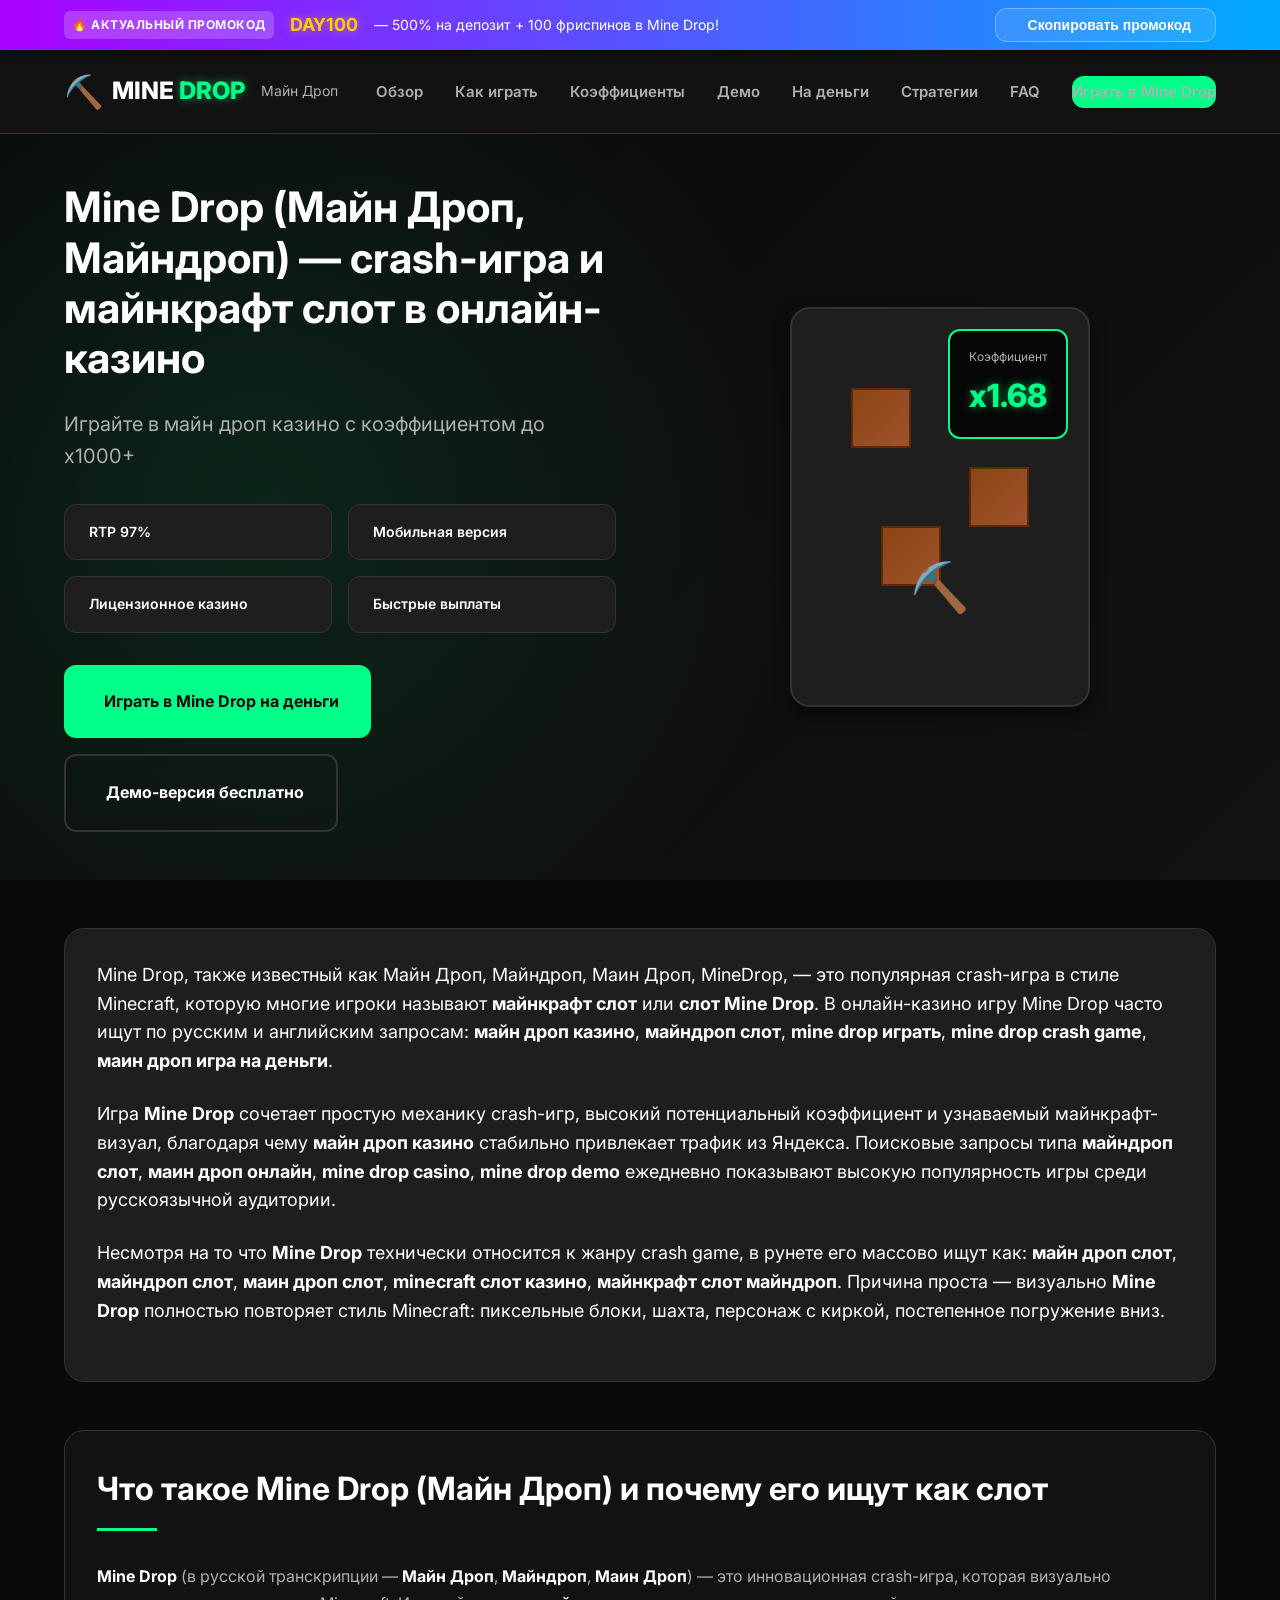
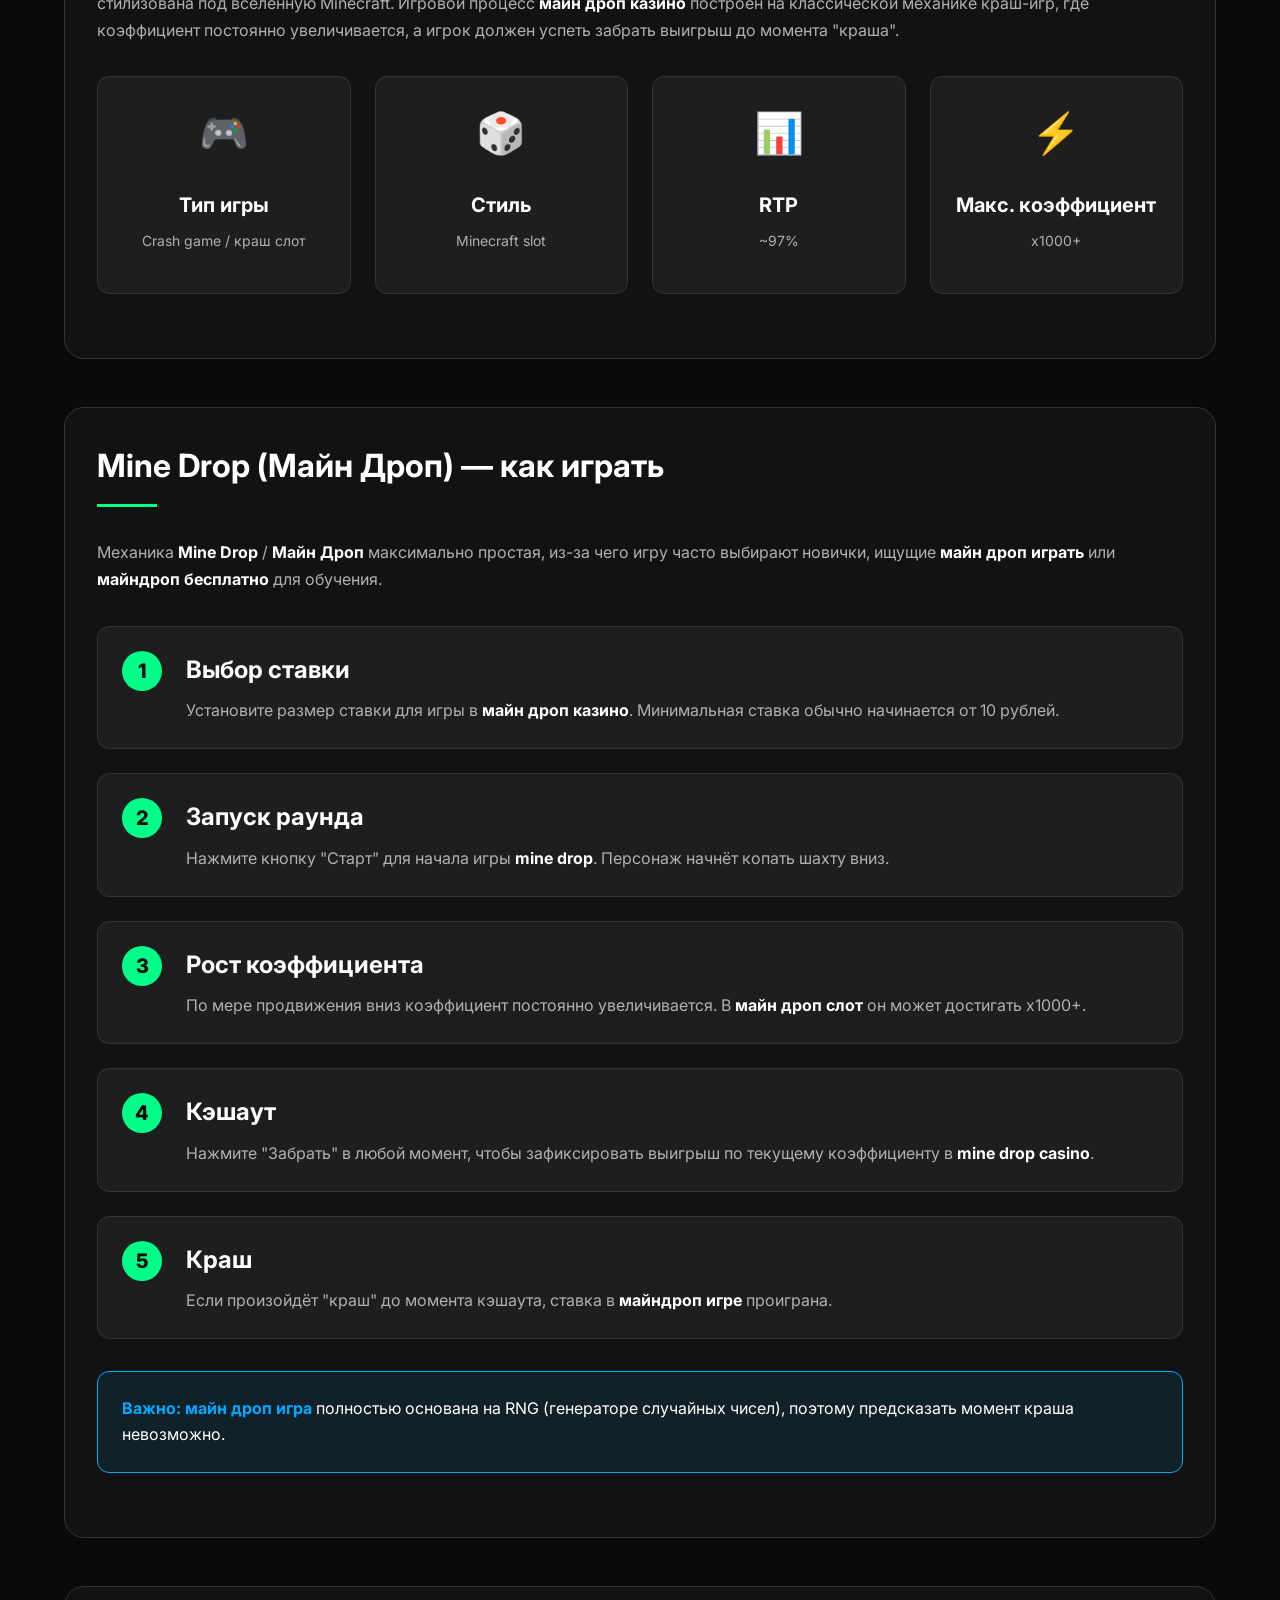
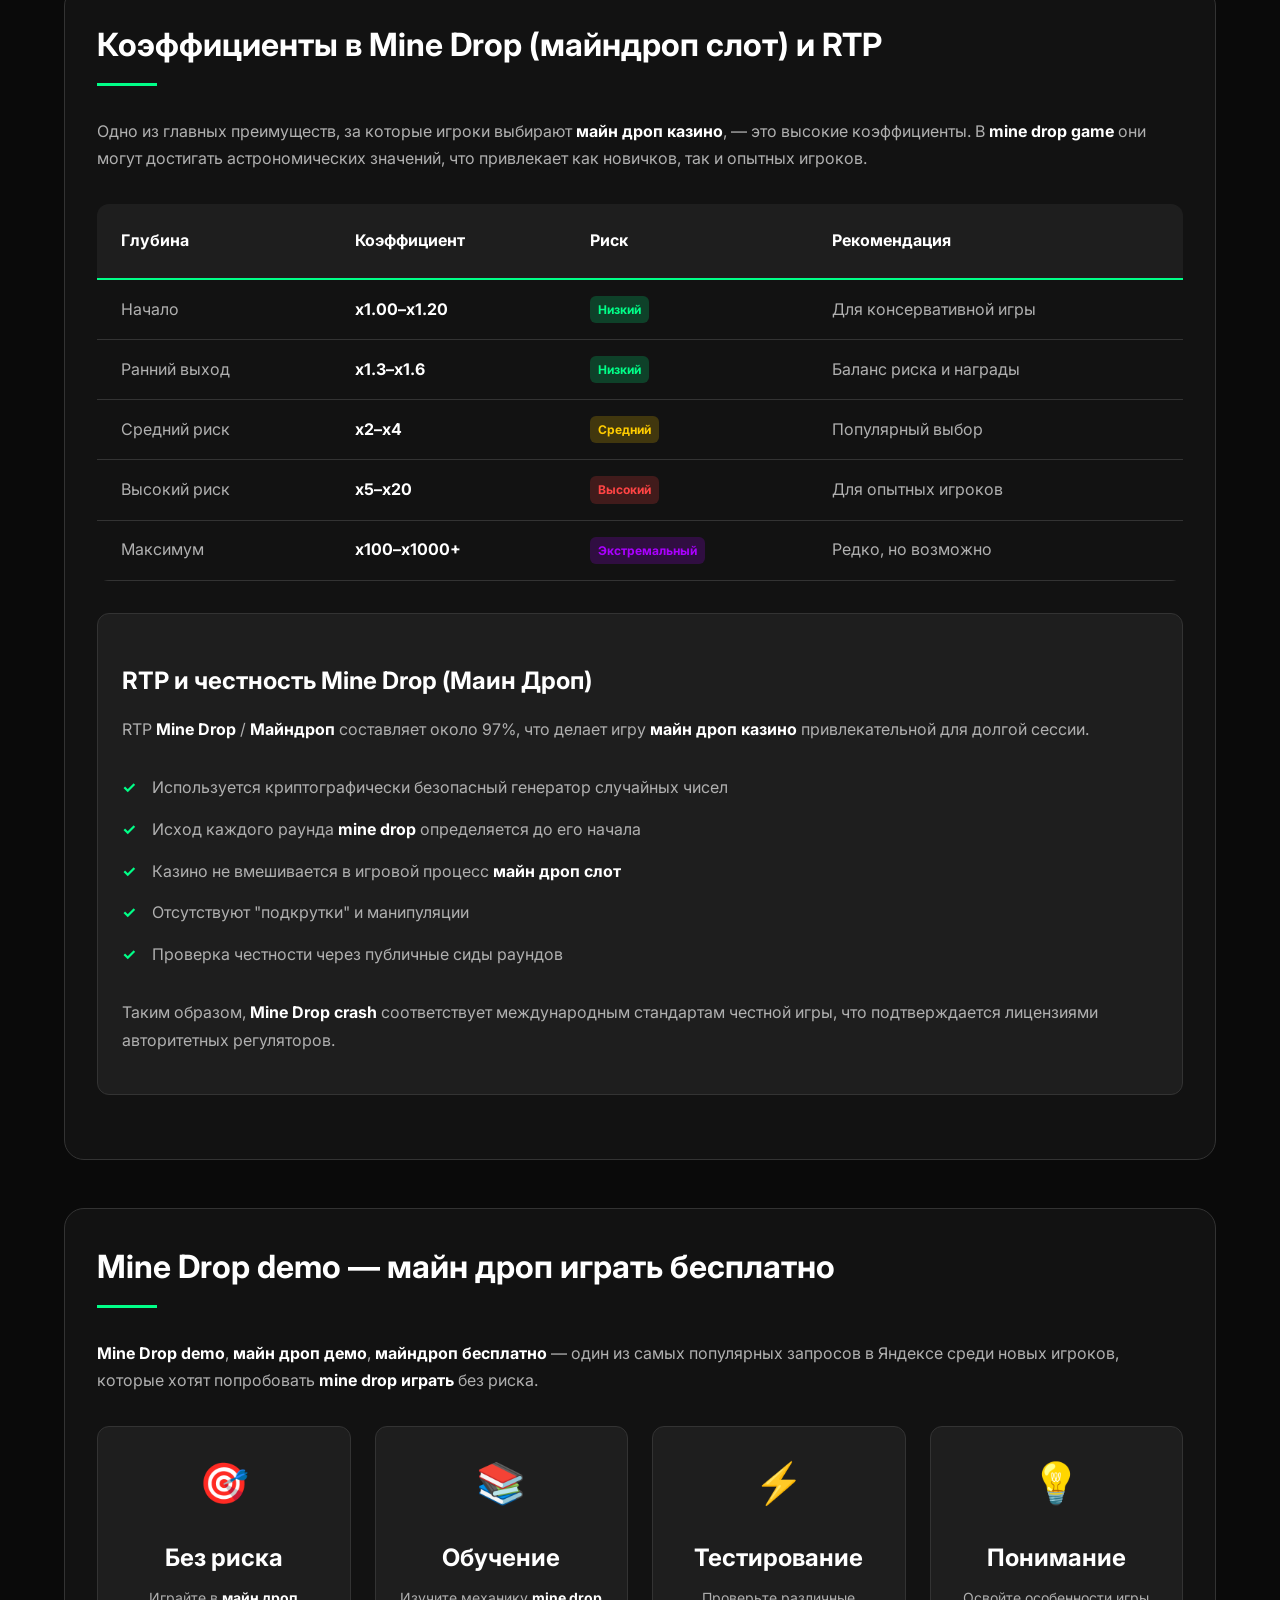
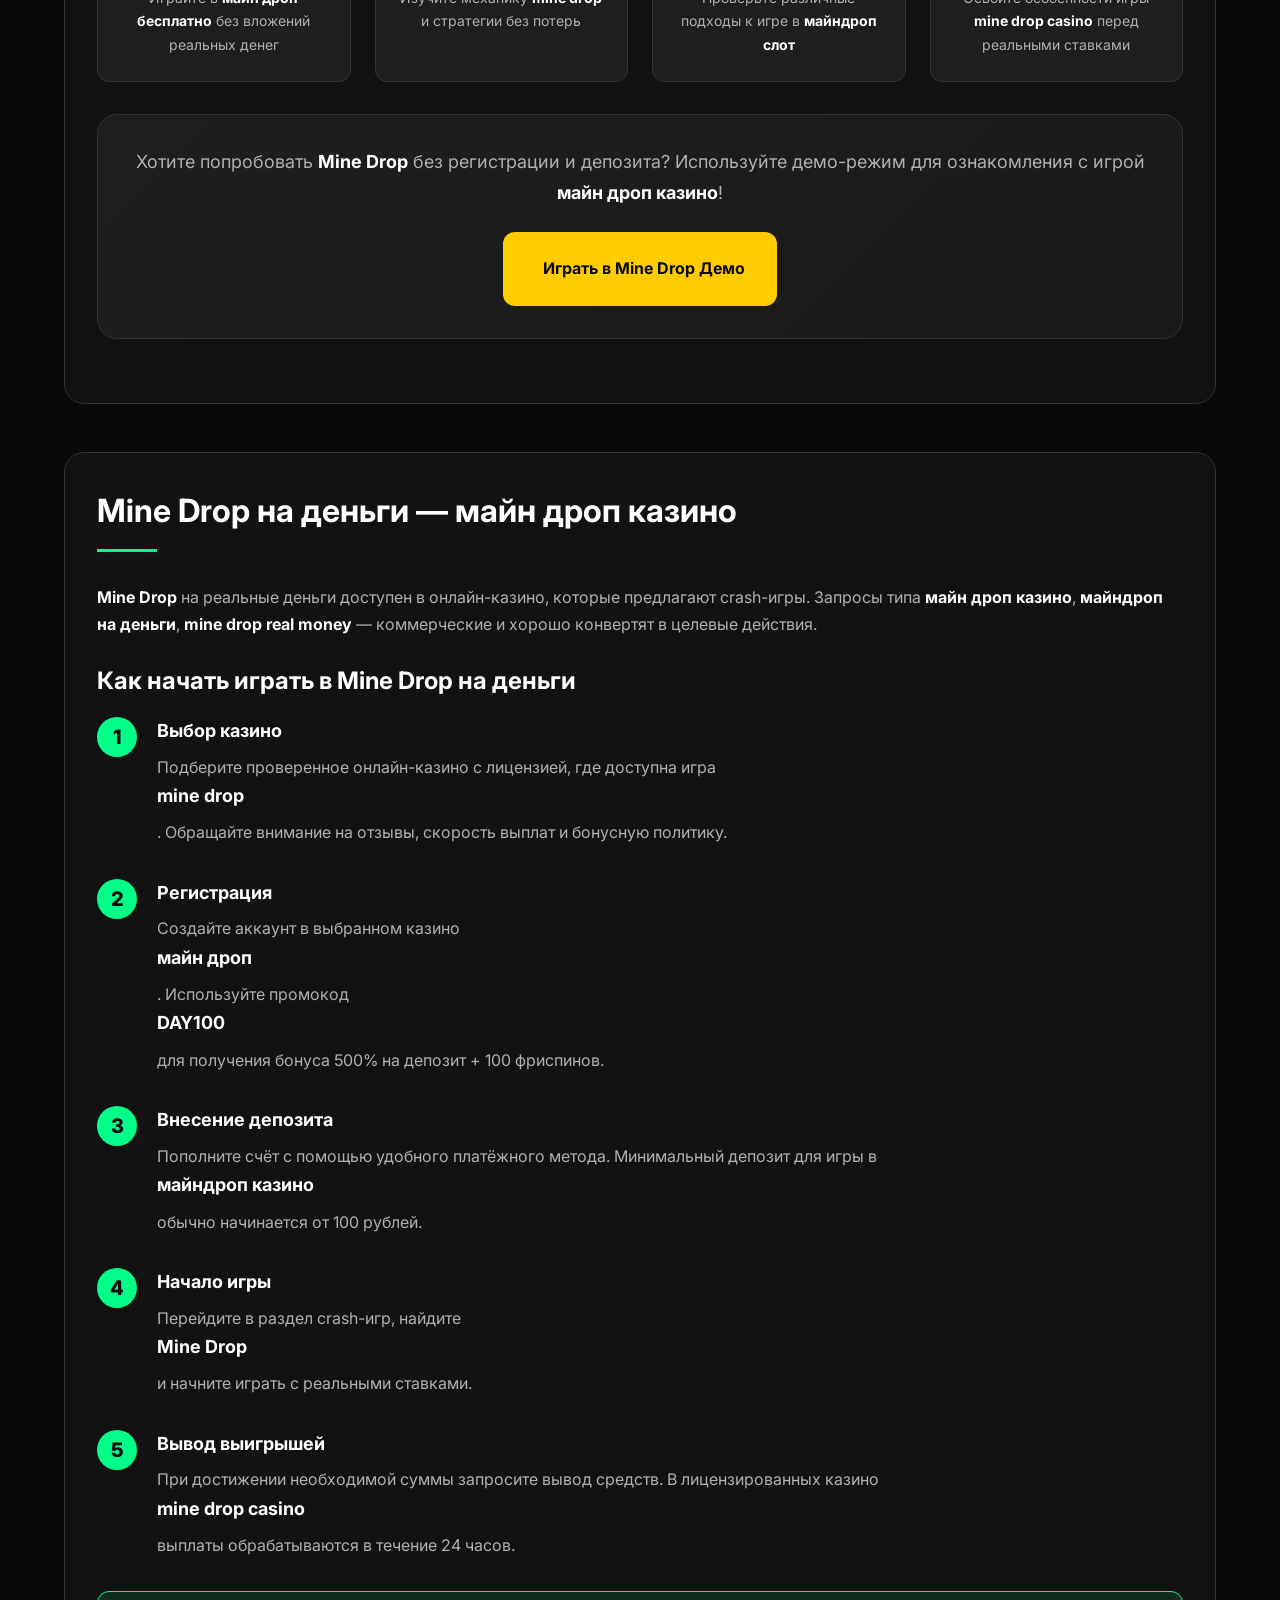
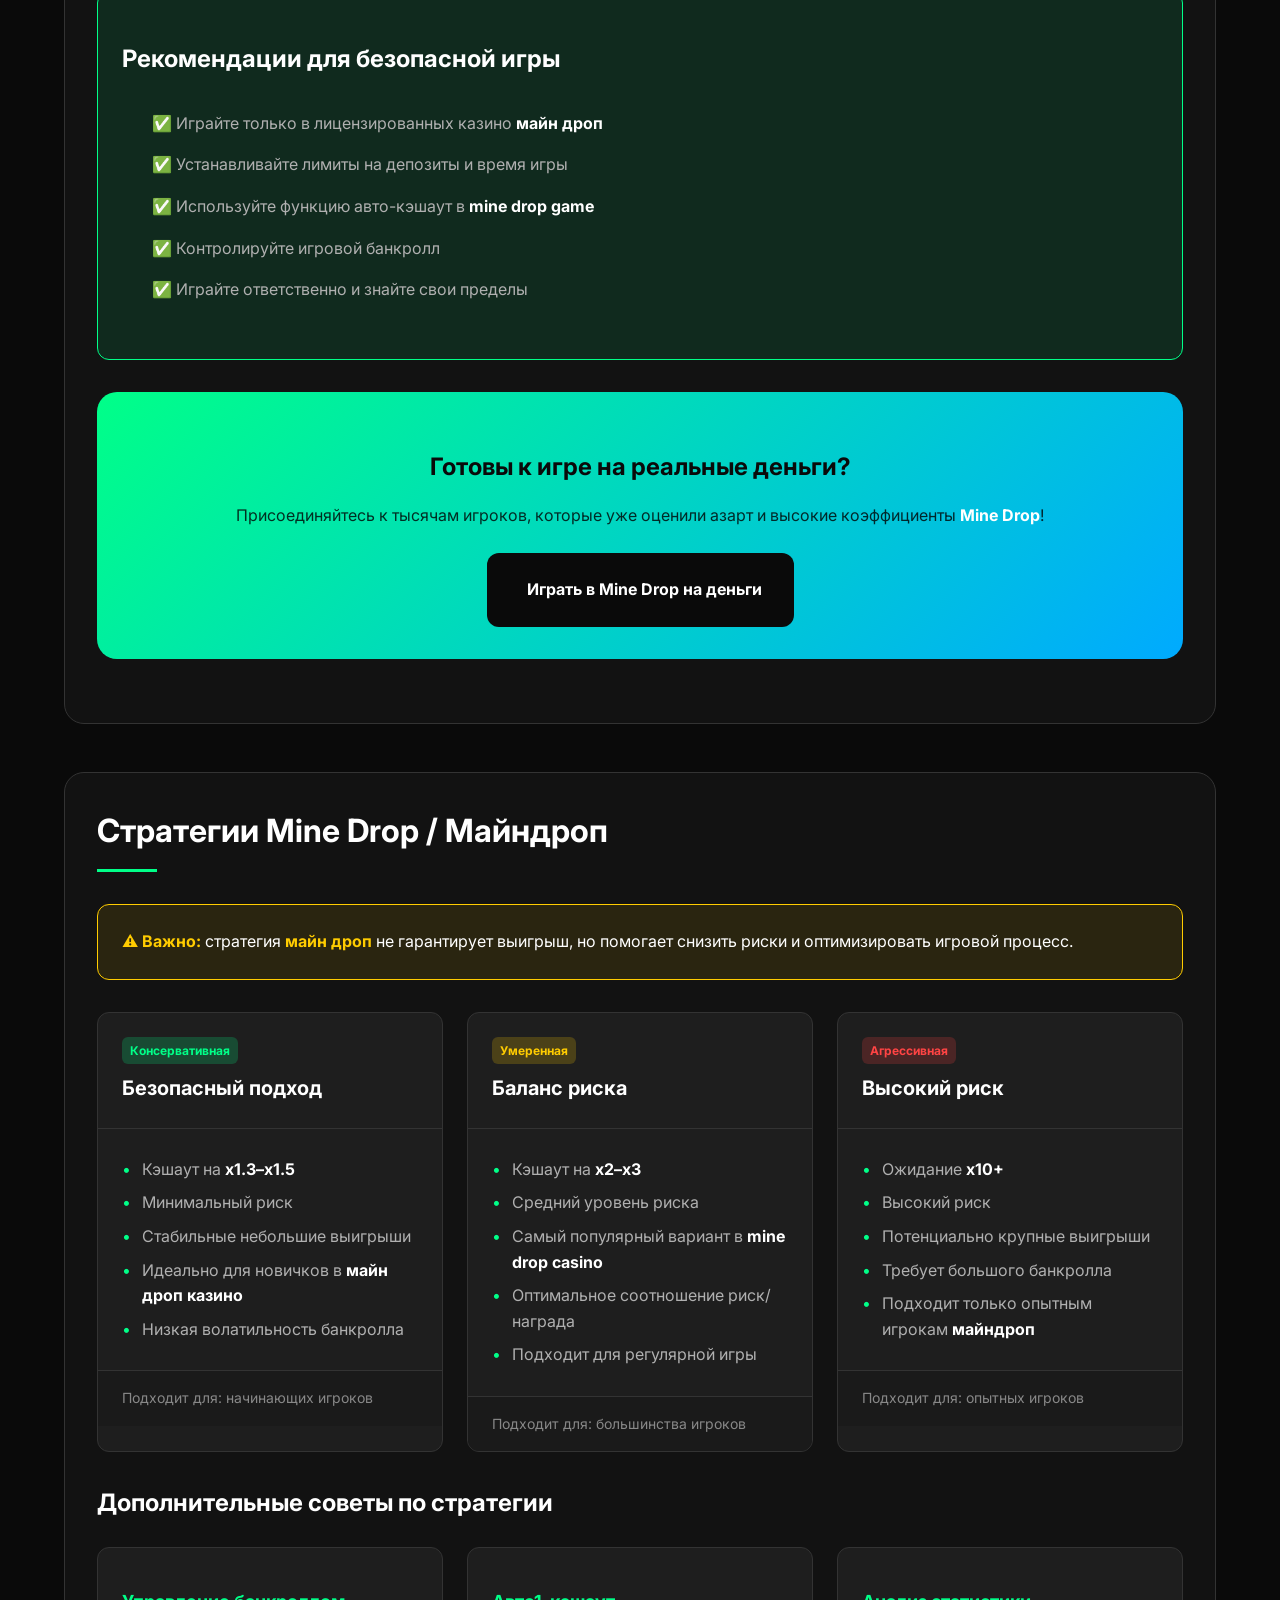
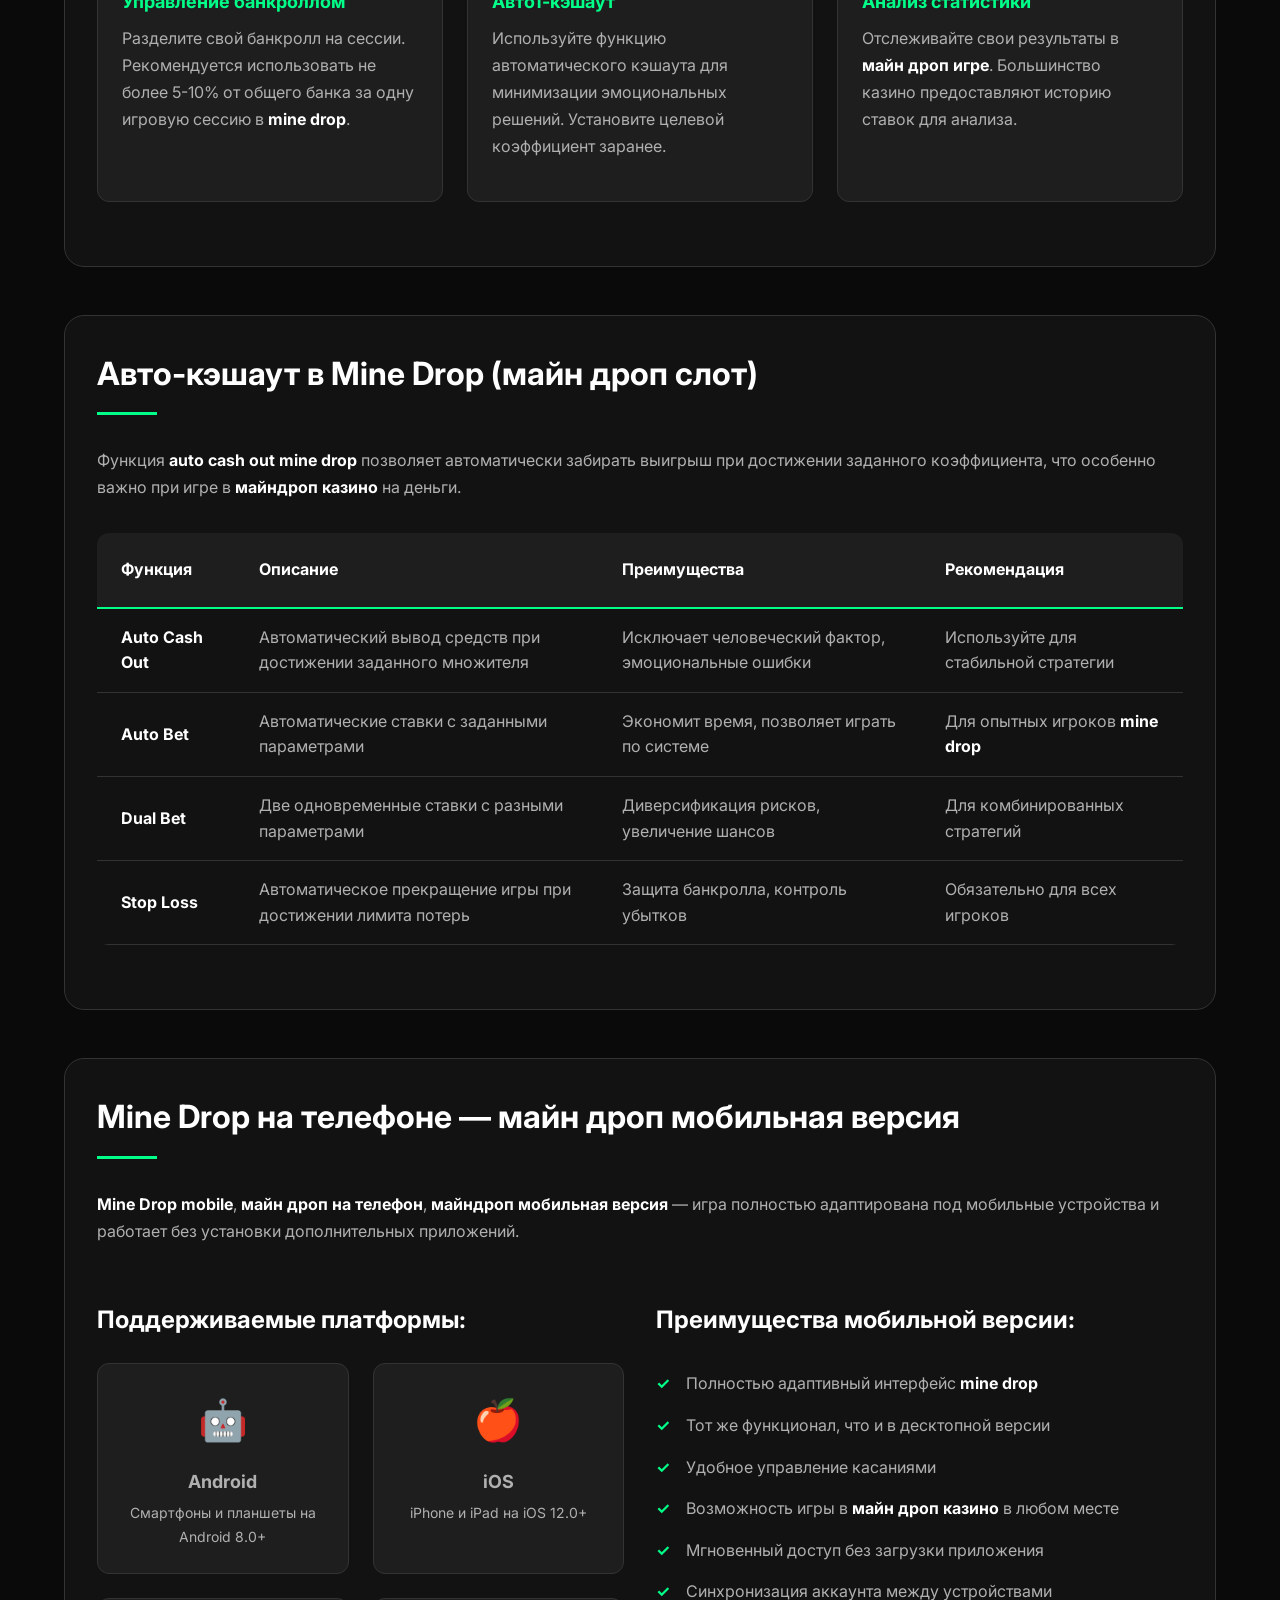
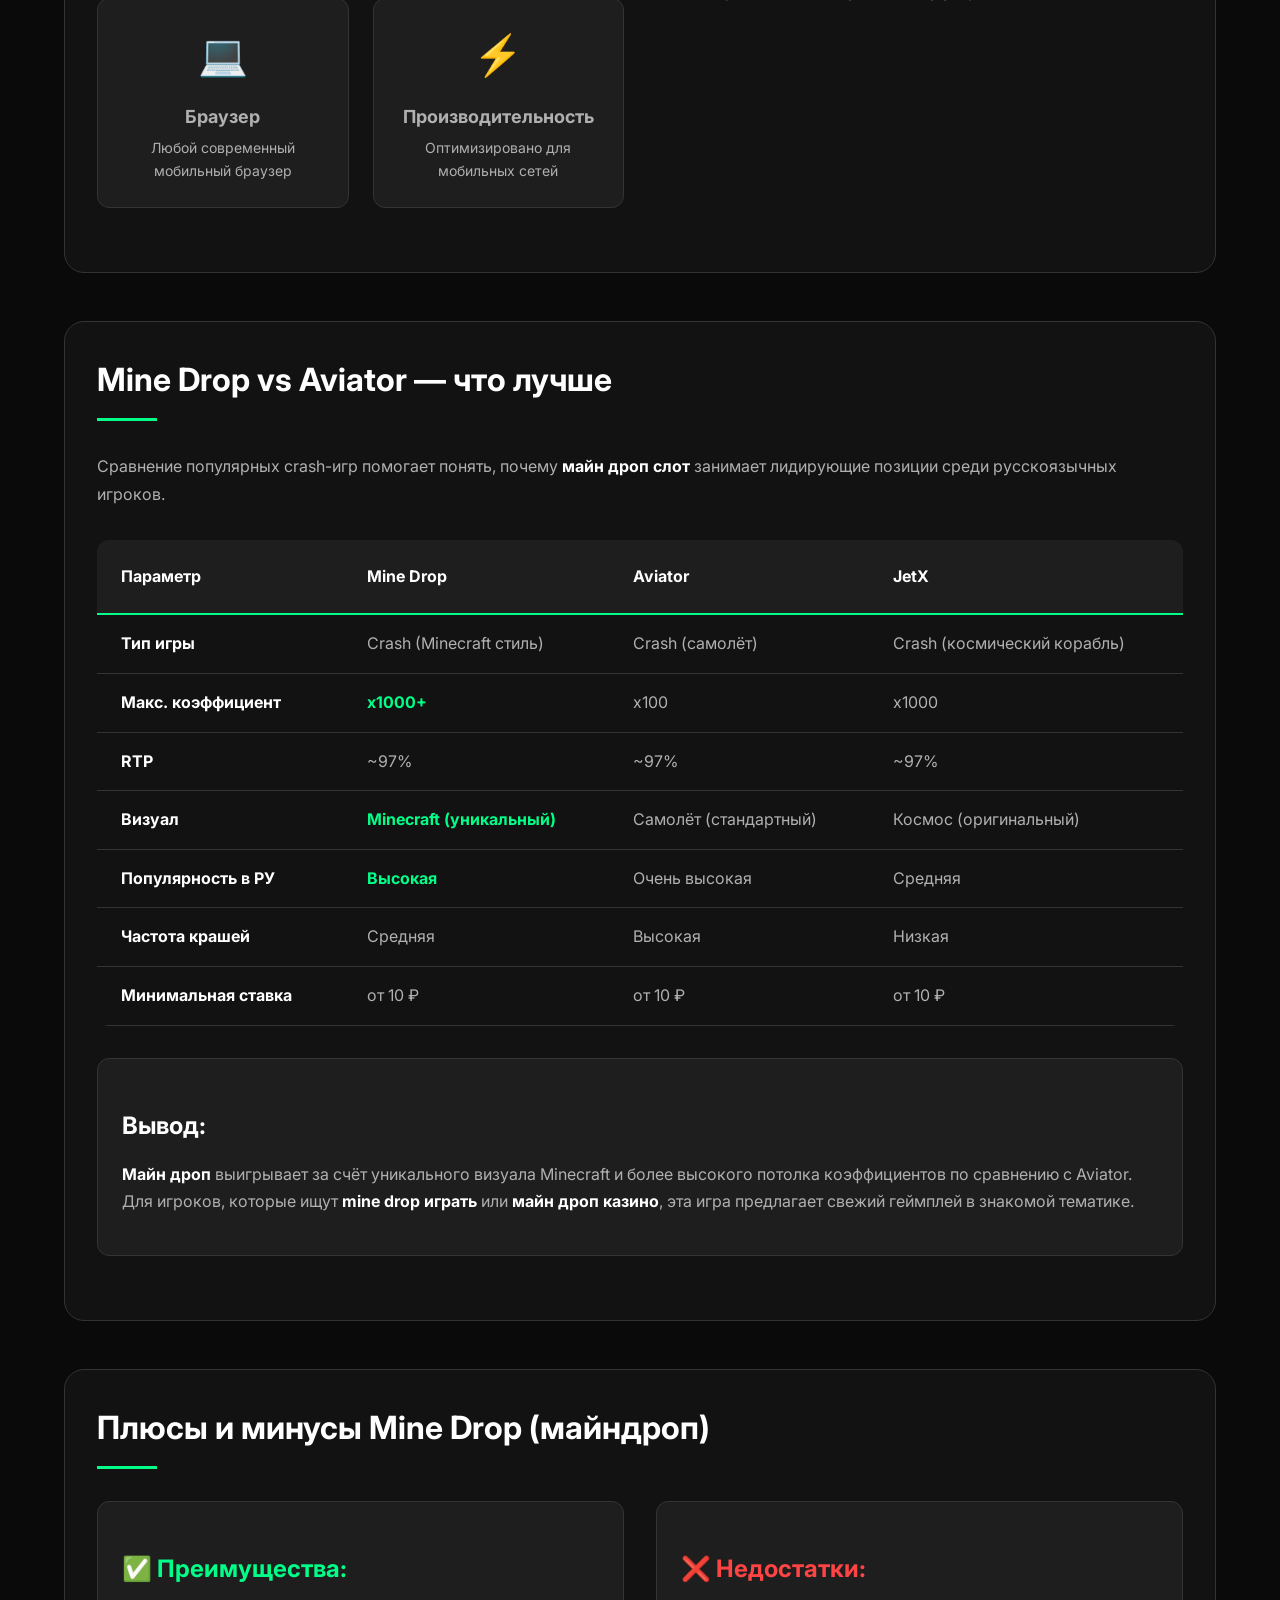
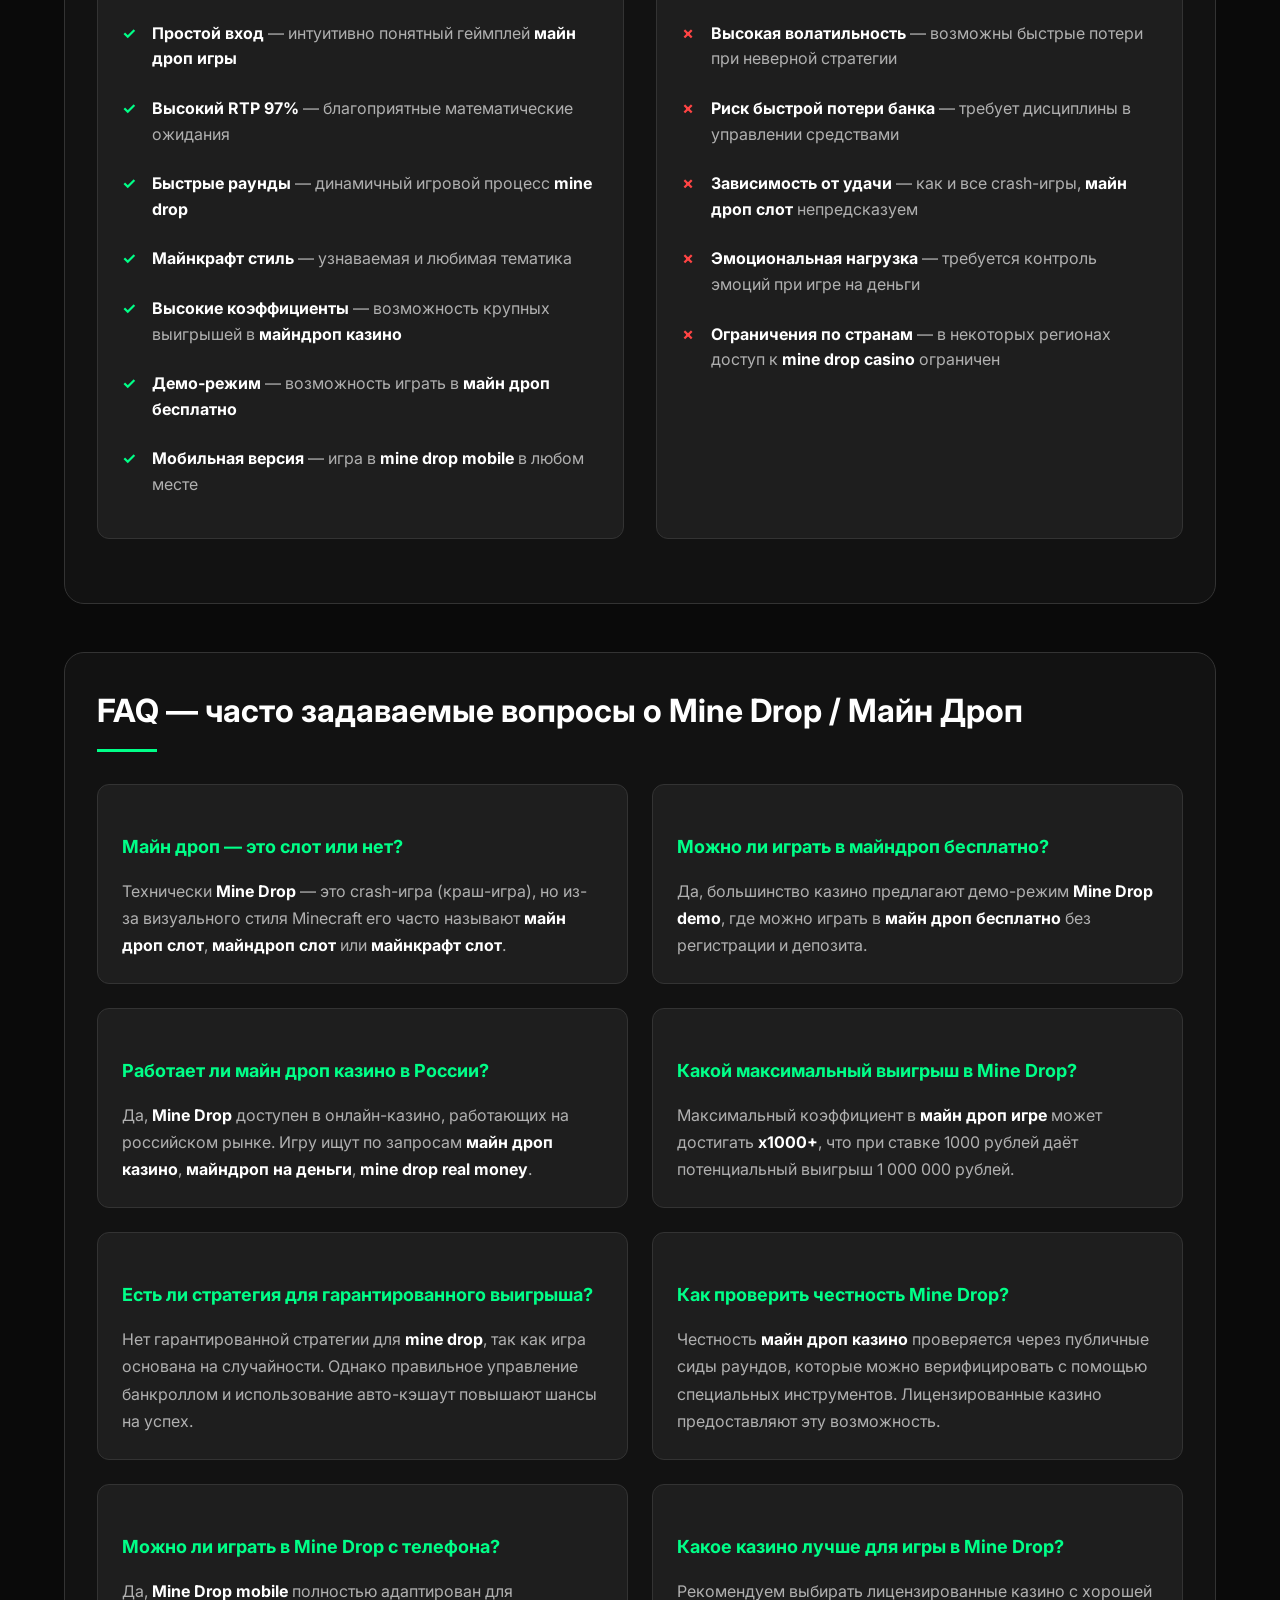
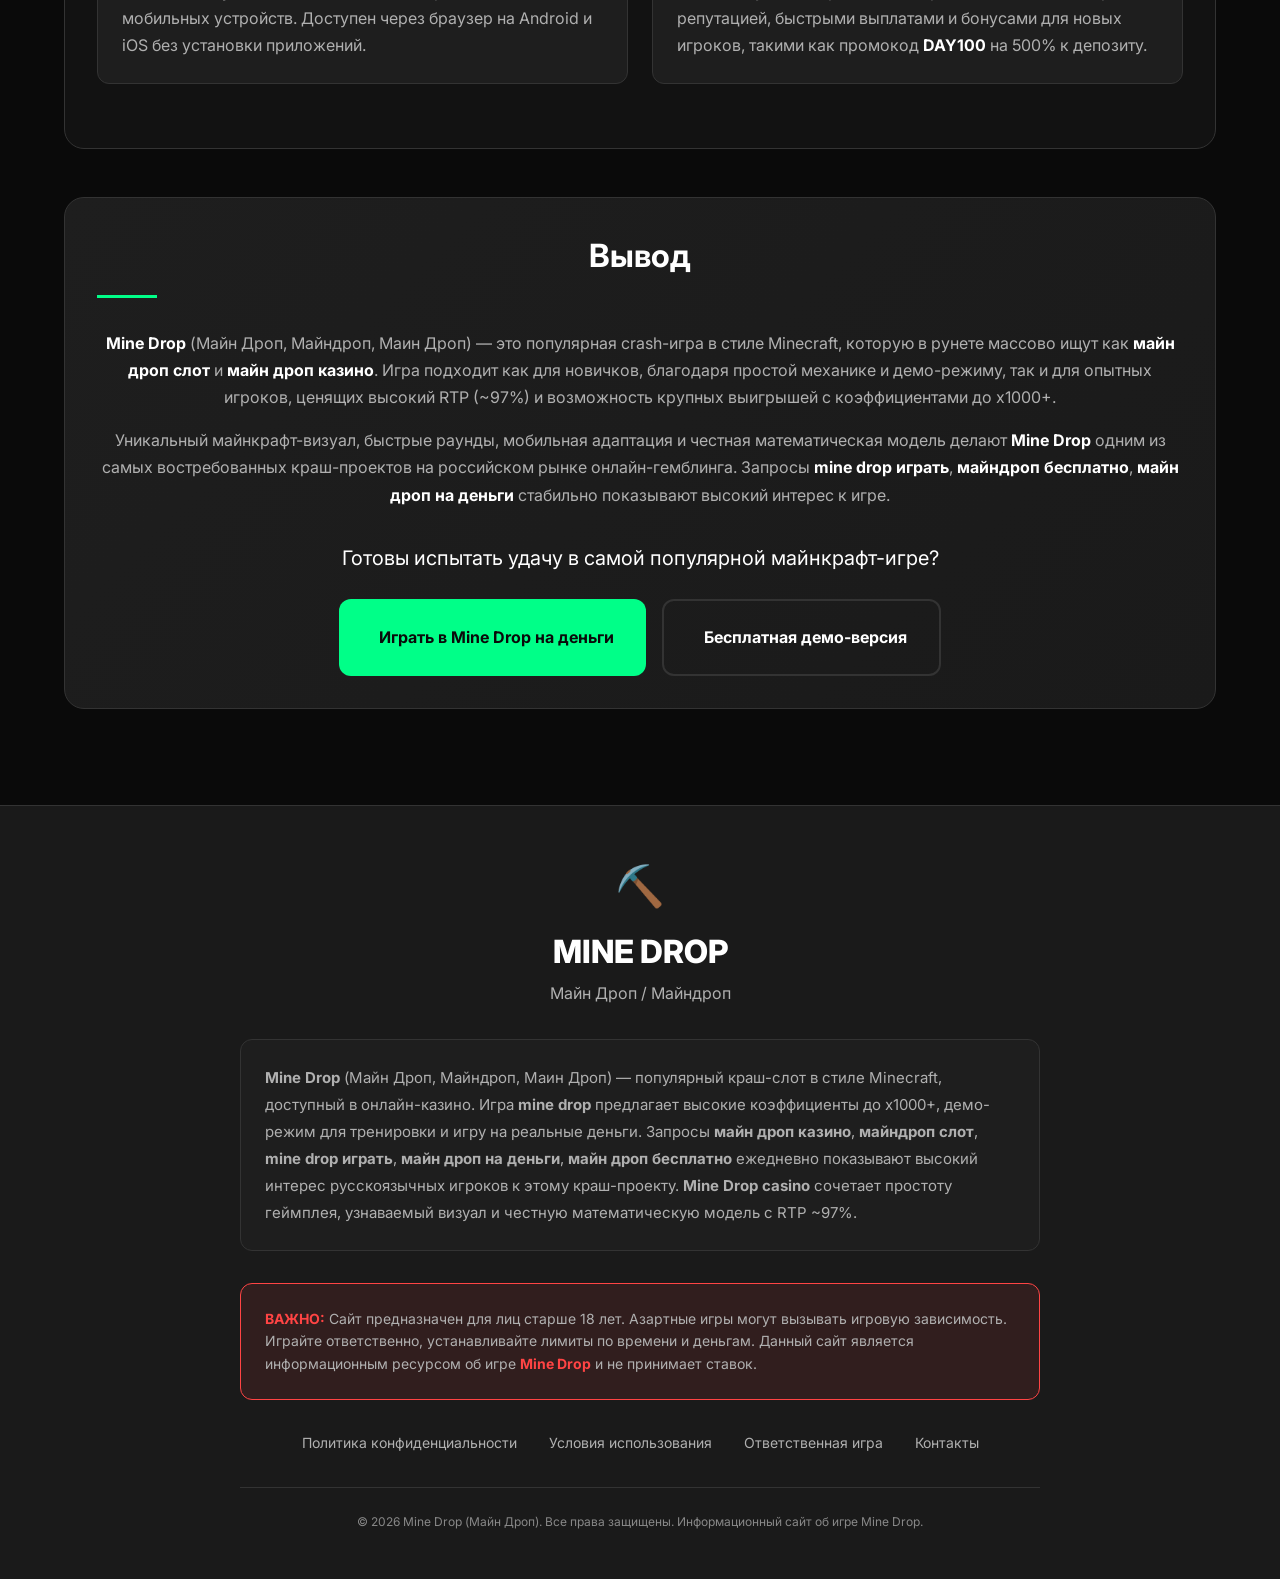
==== index.html @ 31e33247 "Add files via upload" ====
<!DOCTYPE html>
<html lang="ru">
<head>
    <meta charset="UTF-8">
    <meta name="viewport" content="width=device-width, initial-scale=1.0">
    <meta name="robots" content="index, follow">
    <link rel="canonical" href="https://minedrop1.icu/">
    <link rel="icon" href="data:image/svg+xml,<svg xmlns=%22http://www.w3.org/2000/svg%22 viewBox=%220 0 100 100%22><text y=%22.9em%22 font-size=%2290%22>⛏️</text></svg>">
    <title>Mine Drop (Майн Дроп) — играть в майн дроп | маинкрафт казино</title>
    <meta name="description" content="Mine Drop — популярный майнкрафт слот (crash-игра). Майн дроп казино, демо, игра на деньги, стратегии и коэффициенты. Полный обзор маин дроп казино онлайн">
    <link rel="stylesheet" href="style.css">
    <link rel="preconnect" href="https://fonts.googleapis.com">
    <link rel="preconnect" href="https://fonts.gstatic.com" crossorigin>
    <link href="https://fonts.googleapis.com/css2?family=Inter:wght@400;500;600;700;800&display=swap" rel="stylesheet">
    
    <!-- Favicon -->
	<link rel="icon" type="image/png" href="favicon.png" sizes="32x32" />
	<link rel="icon" type="image/png" href="favicon.png" sizes="16x16" />
	<link rel="apple-touch-icon" href="favicon.png" />
    
</head>
<body>
    <!-- Промокод баннер -->
    <div class="promo-banner">
        <div class="container">
            <div class="promo-content">
                <div class="promo-text">
                    <span class="promo-badge">🔥 АКТУАЛЬНЫЙ ПРОМОКОД</span>
                    <strong>DAY100</strong> — 500% на депозит + 100 фриспинов в Mine Drop!
                </div>
                <button class="copy-promo-btn" onclick="copyPromoCode()">
                    <i class="icon-copy"></i> Скопировать промокод
                </button>
            </div>
        </div>
    </div>

    <!-- Header -->
    <header class="header">
        <div class="container">
            <nav class="navbar">
                <div class="logo">
                    <span class="logo-icon">⛏️</span>
                    <h1 class="logo-text">MINE <span class="logo-accent">DROP</span></h1>
                    <span class="logo-sub">Майн Дроп</span>
                </div>
                
                <button class="mobile-menu-btn" id="mobileMenuBtn" aria-label="Открыть меню">
                    <span class="menu-line"></span>
                    <span class="menu-line"></span>
                    <span class="menu-line"></span>
                </button>
                
                <ul class="nav-menu" id="navMenu">
                    <li><a href="#overview">Обзор</a></li>
                    <li><a href="#how-to-play">Как играть</a></li>
                    <li><a href="#coefficients">Коэффициенты</a></li>
                    <li><a href="#demo">Демо</a></li>
                    <li><a href="#real-money">На деньги</a></li>
                    <li><a href="#strategies">Стратегии</a></li>
                    <li><a href="#faq">FAQ</a></li>
                    <li class="nav-cta">
                        <a href="https://lknt.pro/969d" class="nav-play-btn" target="_blank">
                            Играть в Mine Drop
                        </a>
                    </li>
                </ul>
            </nav>
        </div>
    </header>

    <!-- Hero Section -->
    <section class="hero">
        <div class="container">
            <div class="hero-content">
                <div class="hero-text">
                    <h1>Mine Drop (Майн Дроп, Майндроп) — crash-игра и майнкрафт слот в онлайн-казино</h1>
                    <p class="hero-subtitle">Играйте в майн дроп казино с коэффициентом до x1000+</p>
                    
                    <div class="hero-features">
                        <div class="feature">
                            <i class="icon-diamond"></i>
                            <span>RTP 97%</span>
                        </div>
                        <div class="feature">
                            <i class="icon-mobile"></i>
                            <span>Мобильная версия</span>
                        </div>
                        <div class="feature">
                            <i class="icon-shield"></i>
                            <span>Лицензионное казино</span>
                        </div>
                        <div class="feature">
                            <i class="icon-coins"></i>
                            <span>Быстрые выплаты</span>
                        </div>
                    </div>

                    <div class="hero-buttons">
                        <a href="https://lknt.pro/969d" class="btn-primary" target="_blank">
                            <i class="icon-play"></i>
                            Играть в Mine Drop на деньги
                        </a>
                        <a href="#demo" class="btn-secondary">
                            <i class="icon-demo"></i>
                            Демо-версия бесплатно
                        </a>
                    </div>
                </div>
                
                <div class="hero-image">
                    <div class="game-visual">
                        <div class="minecraft-block"></div>
                        <div class="minecraft-block"></div>
                        <div class="minecraft-block"></div>
                        <div class="character">⛏️</div>
                        <div class="multiplier-display">
                            <span class="multiplier-label">Коэффициент</span>
                            <span class="multiplier-value">x3.85</span>
                        </div>
                    </div>
                </div>
            </div>
        </div>
    </section>

    <!-- Основной контент -->
    <main class="main-content">
        <div class="container">
            <!-- SEO вступление -->
            <section class="seo-intro">
                <p>Mine Drop, также известный как Майн Дроп, Майндроп, Маин Дроп, MineDrop, — это популярная crash-игра в стиле Minecraft, которую многие игроки называют <strong>майнкрафт слот</strong> или <strong>слот Mine Drop</strong>. В онлайн-казино игру Mine Drop часто ищут по русским и английским запросам: <strong>майн дроп казино</strong>, <strong>майндроп слот</strong>, <strong>mine drop играть</strong>, <strong>mine drop crash game</strong>, <strong>маин дроп игра на деньги</strong>.</p>
                
                <p>Игра <strong>Mine Drop</strong> сочетает простую механику crash-игр, высокий потенциальный коэффициент и узнаваемый майнкрафт-визуал, благодаря чему <strong>майн дроп казино</strong> стабильно привлекает трафик из Яндекса. Поисковые запросы типа <strong>майндроп слот</strong>, <strong>маин дроп онлайн</strong>, <strong>mine drop casino</strong>, <strong>mine drop demo</strong> ежедневно показывают высокую популярность игры среди русскоязычной аудитории.</p>
                
                <p>Несмотря на то что <strong>Mine Drop</strong> технически относится к жанру crash game, в рунете его массово ищут как: <strong>майн дроп слот</strong>, <strong>майндроп слот</strong>, <strong>маин дроп слот</strong>, <strong>minecraft слот казино</strong>, <strong>майнкрафт слот майндроп</strong>. Причина проста — визуально <strong>Mine Drop</strong> полностью повторяет стиль Minecraft: пиксельные блоки, шахта, персонаж с киркой, постепенное погружение вниз.</p>
            </section>

            <!-- Что такое Mine Drop -->
            <section id="overview" class="content-section">
                <h2>Что такое Mine Drop (Майн Дроп) и почему его ищут как слот</h2>
                
                <p><strong>Mine Drop</strong> (в русской транскрипции — <strong>Майн Дроп</strong>, <strong>Майндроп</strong>, <strong>Маин Дроп</strong>) — это инновационная crash-игра, которая визуально стилизована под вселенную Minecraft. Игровой процесс <strong>майн дроп казино</strong> построен на классической механике краш-игр, где коэффициент постоянно увеличивается, а игрок должен успеть забрать выигрыш до момента "краша".</p>
                
                <div class="info-grid">
                    <div class="info-card">
                        <div class="info-icon">🎮</div>
                        <h3>Тип игры</h3>
                        <p>Crash game / краш слот</p>
                    </div>
                    <div class="info-card">
                        <div class="info-icon">🎲</div>
                        <h3>Стиль</h3>
                        <p>Minecraft slot</p>
                    </div>
                    <div class="info-card">
                        <div class="info-icon">📊</div>
                        <h3>RTP</h3>
                        <p>~97%</p>
                    </div>
                    <div class="info-card">
                        <div class="info-icon">⚡</div>
                        <h3>Макс. коэффициент</h3>
                        <p>x1000+</p>
                    </div>
                </div>
            </section>

            <!-- Как играть -->
            <section id="how-to-play" class="content-section">
                <h2>Mine Drop (Майн Дроп) — как играть</h2>
                
                <p>Механика <strong>Mine Drop</strong> / <strong>Майн Дроп</strong> максимально простая, из-за чего игру часто выбирают новички, ищущие <strong>майн дроп играть</strong> или <strong>майндроп бесплатно</strong> для обучения.</p>
                
                <div class="steps">
                    <div class="step">
                        <div class="step-number">1</div>
                        <div class="step-content">
                            <h3>Выбор ставки</h3>
                            <p>Установите размер ставки для игры в <strong>майн дроп казино</strong>. Минимальная ставка обычно начинается от 10 рублей.</p>
                        </div>
                    </div>
                    <div class="step">
                        <div class="step-number">2</div>
                        <div class="step-content">
                            <h3>Запуск раунда</h3>
                            <p>Нажмите кнопку "Старт" для начала игры <strong>mine drop</strong>. Персонаж начнёт копать шахту вниз.</p>
                        </div>
                    </div>
                    <div class="step">
                        <div class="step-number">3</div>
                        <div class="step-content">
                            <h3>Рост коэффициента</h3>
                            <p>По мере продвижения вниз коэффициент постоянно увеличивается. В <strong>майн дроп слот</strong> он может достигать x1000+.</p>
                        </div>
                    </div>
                    <div class="step">
                        <div class="step-number">4</div>
                        <div class="step-content">
                            <h3>Кэшаут</h3>
                            <p>Нажмите "Забрать" в любой момент, чтобы зафиксировать выигрыш по текущему коэффициенту в <strong>mine drop casino</strong>.</p>
                        </div>
                    </div>
                    <div class="step">
                        <div class="step-number">5</div>
                        <div class="step-content">
                            <h3>Краш</h3>
                            <p>Если произойдёт "краш" до момента кэшаута, ставка в <strong>майндроп игре</strong> проиграна.</p>
                        </div>
                    </div>
                </div>
                
                <div class="note-box">
                    <strong>Важно:</strong> <strong>майн дроп игра</strong> полностью основана на RNG (генераторе случайных чисел), поэтому предсказать момент краша невозможно.
                </div>
            </section>

            <!-- Коэффициенты и RTP -->
            <section id="coefficients" class="content-section">
                <h2>Коэффициенты в Mine Drop (майндроп слот) и RTP</h2>
                
                <p>Одно из главных преимуществ, за которые игроки выбирают <strong>майн дроп казино</strong>, — это высокие коэффициенты. В <strong>mine drop game</strong> они могут достигать астрономических значений, что привлекает как новичков, так и опытных игроков.</p>
                
                <div class="table-responsive">
                    <table class="coefficients-table">
                        <thead>
                            <tr>
                                <th>Глубина</th>
                                <th>Коэффициент</th>
                                <th>Риск</th>
                                <th>Рекомендация</th>
                            </tr>
                        </thead>
                        <tbody>
                            <tr>
                                <td>Начало</td>
                                <td><strong>x1.00–x1.20</strong></td>
                                <td><span class="risk-low">Низкий</span></td>
                                <td>Для консервативной игры</td>
                            </tr>
                            <tr>
                                <td>Ранний выход</td>
                                <td><strong>x1.3–x1.6</strong></td>
                                <td><span class="risk-low">Низкий</span></td>
                                <td>Баланс риска и награды</td>
                            </tr>
                            <tr>
                                <td>Средний риск</td>
                                <td><strong>x2–x4</strong></td>
                                <td><span class="risk-medium">Средний</span></td>
                                <td>Популярный выбор</td>
                            </tr>
                            <tr>
                                <td>Высокий риск</td>
                                <td><strong>x5–x20</strong></td>
                                <td><span class="risk-high">Высокий</span></td>
                                <td>Для опытных игроков</td>
                            </tr>
                            <tr>
                                <td>Максимум</td>
                                <td><strong>x100–x1000+</strong></td>
                                <td><span class="risk-extreme">Экстремальный</span></td>
                                <td>Редко, но возможно</td>
                            </tr>
                        </tbody>
                    </table>
                </div>
                
                <div class="rtp-info">
                    <h3>RTP и честность Mine Drop (Маин Дроп)</h3>
                    <p>RTP <strong>Mine Drop</strong> / <strong>Майндроп</strong> составляет около 97%, что делает игру <strong>майн дроп казино</strong> привлекательной для долгой сессии.</p>
                    
                    <ul class="checklist">
                        <li>Используется криптографически безопасный генератор случайных чисел</li>
                        <li>Исход каждого раунда <strong>mine drop</strong> определяется до его начала</li>
                        <li>Казино не вмешивается в игровой процесс <strong>майн дроп слот</strong></li>
                        <li>Отсутствуют "подкрутки" и манипуляции</li>
                        <li>Проверка честности через публичные сиды раундов</li>
                    </ul>
                    
                    <p>Таким образом, <strong>Mine Drop crash</strong> соответствует международным стандартам честной игры, что подтверждается лицензиями авторитетных регуляторов.</p>
                </div>
            </section>

            <!-- Демо-версия -->
            <section id="demo" class="content-section">
                <h2>Mine Drop demo — майн дроп играть бесплатно</h2>
                
                <p><strong>Mine Drop demo</strong>, <strong>майн дроп демо</strong>, <strong>майндроп бесплатно</strong> — один из самых популярных запросов в Яндексе среди новых игроков, которые хотят попробовать <strong>mine drop играть</strong> без риска.</p>
                
                <div class="demo-benefits">
                    <div class="benefit-card">
                        <div class="benefit-icon">🎯</div>
                        <h3>Без риска</h3>
                        <p>Играйте в <strong>майн дроп бесплатно</strong> без вложений реальных денег</p>
                    </div>
                    <div class="benefit-card">
                        <div class="benefit-icon">📚</div>
                        <h3>Обучение</h3>
                        <p>Изучите механику <strong>mine drop</strong> и стратегии без потерь</p>
                    </div>
                    <div class="benefit-card">
                        <div class="benefit-icon">⚡</div>
                        <h3>Тестирование</h3>
                        <p>Проверьте различные подходы к игре в <strong>майндроп слот</strong></p>
                    </div>
                    <div class="benefit-card">
                        <div class="benefit-icon">💡</div>
                        <h3>Понимание</h3>
                        <p>Освойте особенности игры <strong>mine drop casino</strong> перед реальными ставками</p>
                    </div>
                </div>
                
                <div class="demo-cta">
                    <p>Хотите попробовать <strong>Mine Drop</strong> без регистрации и депозита? Используйте демо-режим для ознакомления с игрой <strong>майн дроп казино</strong>!</p>
                    <a href="https://lknt.pro/969d/demo" class="btn-demo" target="_blank">
                        <i class="icon-play"></i>
                        Играть в Mine Drop Демо
                    </a>
                </div>
            </section>

            <!-- Игра на деньги -->
            <section id="real-money" class="content-section">
                <h2>Mine Drop на деньги — майн дроп казино</h2>
                
                <p><strong>Mine Drop</strong> на реальные деньги доступен в онлайн-казино, которые предлагают crash-игры. Запросы типа <strong>майн дроп казино</strong>, <strong>майндроп на деньги</strong>, <strong>mine drop real money</strong> — коммерческие и хорошо конвертят в целевые действия.</p>
                
                <div class="money-play-guide">
                    <h3>Как начать играть в Mine Drop на деньги</h3>
                    
                    <ol class="numbered-list">
                        <li>
                            <strong>Выбор казино</strong>
                            <p>Подберите проверенное онлайн-казино с лицензией, где доступна игра <strong>mine drop</strong>. Обращайте внимание на отзывы, скорость выплат и бонусную политику.</p>
                        </li>
                        <li>
                            <strong>Регистрация</strong>
                            <p>Создайте аккаунт в выбранном казино <strong>майн дроп</strong>. Используйте промокод <strong>DAY100</strong> для получения бонуса 500% на депозит + 100 фриспинов.</p>
                        </li>
                        <li>
                            <strong>Внесение депозита</strong>
                            <p>Пополните счёт с помощью удобного платёжного метода. Минимальный депозит для игры в <strong>майндроп казино</strong> обычно начинается от 100 рублей.</p>
                        </li>
                        <li>
                            <strong>Начало игры</strong>
                            <p>Перейдите в раздел crash-игр, найдите <strong>Mine Drop</strong> и начните играть с реальными ставками.</p>
                        </li>
                        <li>
                            <strong>Вывод выигрышей</strong>
                            <p>При достижении необходимой суммы запросите вывод средств. В лицензированных казино <strong>mine drop casino</strong> выплаты обрабатываются в течение 24 часов.</p>
                        </li>
                    </ol>
                </div>
                
                <div class="safety-tips">
                    <h3>Рекомендации для безопасной игры</h3>
                    <ul class="tips-list">
                        <li>✅ Играйте только в лицензированных казино <strong>майн дроп</strong></li>
                        <li>✅ Устанавливайте лимиты на депозиты и время игры</li>
                        <li>✅ Используйте функцию авто-кэшаут в <strong>mine drop game</strong></li>
                        <li>✅ Контролируйте игровой банкролл</li>
                        <li>✅ Играйте ответственно и знайте свои пределы</li>
                    </ul>
                </div>
                
                <div class="cta-box">
                    <h3>Готовы к игре на реальные деньги?</h3>
                    <p>Присоединяйтесь к тысячам игроков, которые уже оценили азарт и высокие коэффициенты <strong>Mine Drop</strong>!</p>
                    <a href="https://lknt.pro/969d" class="btn-primary" target="_blank">
                        <i class="icon-coins"></i>
                        Играть в Mine Drop на деньги
                    </a>
                </div>
            </section>

            <!-- Стратегии -->
            <section id="strategies" class="content-section">
                <h2>Стратегии Mine Drop / Майндроп</h2>
                
                <div class="warning-box">
                    <strong>⚠️ Важно:</strong> стратегия <strong>майн дроп</strong> не гарантирует выигрыш, но помогает снизить риски и оптимизировать игровой процесс.
                </div>
                
                <div class="strategies-grid">
                    <div class="strategy-card">
                        <div class="strategy-header">
                            <span class="strategy-badge conservative">Консервативная</span>
                            <h3>Безопасный подход</h3>
                        </div>
                        <div class="strategy-body">
                            <ul>
                                <li>Кэшаут на <strong>x1.3–x1.5</strong></li>
                                <li>Минимальный риск</li>
                                <li>Стабильные небольшие выигрыши</li>
                                <li>Идеально для новичков в <strong>майн дроп казино</strong></li>
                                <li>Низкая волатильность банкролла</li>
                            </ul>
                        </div>
                        <div class="strategy-footer">
                            <span class="strategy-suitability">Подходит для: начинающих игроков</span>
                        </div>
                    </div>
                    
                    <div class="strategy-card">
                        <div class="strategy-header">
                            <span class="strategy-badge moderate">Умеренная</span>
                            <h3>Баланс риска</h3>
                        </div>
                        <div class="strategy-body">
                            <ul>
                                <li>Кэшаут на <strong>x2–x3</strong></li>
                                <li>Средний уровень риска</li>
                                <li>Самый популярный вариант в <strong>mine drop casino</strong></li>
                                <li>Оптимальное соотношение риск/награда</li>
                                <li>Подходит для регулярной игры</li>
                            </ul>
                        </div>
                        <div class="strategy-footer">
                            <span class="strategy-suitability">Подходит для: большинства игроков</span>
                        </div>
                    </div>
                    
                    <div class="strategy-card">
                        <div class="strategy-header">
                            <span class="strategy-badge aggressive">Агрессивная</span>
                            <h3>Высокий риск</h3>
                        </div>
                        <div class="strategy-body">
                            <ul>
                                <li>Ожидание <strong>x10+</strong></li>
                                <li>Высокий риск</li>
                                <li>Потенциально крупные выигрыши</li>
                                <li>Требует большого банкролла</li>
                                <li>Подходит только опытным игрокам <strong>майндроп</strong></li>
                            </ul>
                        </div>
                        <div class="strategy-footer">
                            <span class="strategy-suitability">Подходит для: опытных игроков</span>
                        </div>
                    </div>
                </div>
                
                <div class="strategy-tips">
                    <h3>Дополнительные советы по стратегии</h3>
                    <div class="tips-columns">
                        <div class="tip-column">
                            <h4>Управление банкроллом</h4>
                            <p>Разделите свой банкролл на сессии. Рекомендуется использовать не более 5-10% от общего банка за одну игровую сессию в <strong>mine drop</strong>.</p>
                        </div>
                        <div class="tip-column">
                            <h4>Авто1-кэшаут</h4>
                            <p>Используйте функцию автоматического кэшаута для минимизации эмоциональных решений. Установите целевой коэффициент заранее.</p>
                        </div>
                        <div class="tip-column">
                            <h4>Анализ статистики</h4>
                            <p>Отслеживайте свои результаты в <strong>майн дроп игре</strong>. Большинство казино предоставляют историю ставок для анализа.</p>
                        </div>
                    </div>
                </div>
            </section>

            <!-- Авто-кэшаут -->
            <section class="content-section">
                <h2>Авто-кэшаут в Mine Drop (майн дроп слот)</h2>
                
                <p>Функция <strong>auto cash out mine drop</strong> позволяет автоматически забирать выигрыш при достижении заданного коэффициента, что особенно важно при игре в <strong>майндроп казино</strong> на деньги.</p>
                
                <div class="table-responsive">
                    <table class="features-table">
                        <thead>
                            <tr>
                                <th>Функция</th>
                                <th>Описание</th>
                                <th>Преимущества</th>
                                <th>Рекомендация</th>
                            </tr>
                        </thead>
                        <tbody>
                            <tr>
                                <td><strong>Auto Cash Out</strong></td>
                                <td>Автоматический вывод средств при достижении заданного множителя</td>
                                <td>Исключает человеческий фактор, эмоциональные ошибки</td>
                                <td>Используйте для стабильной стратегии</td>
                            </tr>
                            <tr>
                                <td><strong>Auto Bet</strong></td>
                                <td>Автоматические ставки с заданными параметрами</td>
                                <td>Экономит время, позволяет играть по системе</td>
                                <td>Для опытных игроков <strong>mine drop</strong></td>
                            </tr>
                            <tr>
                                <td><strong>Dual Bet</strong></td>
                                <td>Две одновременные ставки с разными параметрами</td>
                                <td>Диверсификация рисков, увеличение шансов</td>
                                <td>Для комбинированных стратегий</td>
                            </tr>
                            <tr>
                                <td><strong>Stop Loss</strong></td>
                                <td>Автоматическое прекращение игры при достижении лимита потерь</td>
                                <td>Защита банкролла, контроль убытков</td>
                                <td>Обязательно для всех игроков</td>
                            </tr>
                        </tbody>
                    </table>
                </div>
            </section>

            <!-- Мобильная версия -->
            <section class="content-section">
                <h2>Mine Drop на телефоне — майн дроп мобильная версия</h2>
                
                <p><strong>Mine Drop mobile</strong>, <strong>майн дроп на телефон</strong>, <strong>майндроп мобильная версия</strong> — игра полностью адаптирована под мобильные устройства и работает без установки дополнительных приложений.</p>
                
                <div class="mobile-info">
                    <div class="mobile-platforms">
                        <h3>Поддерживаемые платформы:</h3>
                        <div class="platforms-grid">
                            <div class="platform">
                                <div class="platform-icon">🤖</div>
                                <h4>Android</h4>
                                <p>Смартфоны и планшеты на Android 8.0+</p>
                            </div>
                            <div class="platform">
                                <div class="platform-icon">🍎</div>
                                <h4>iOS</h4>
                                <p>iPhone и iPad на iOS 12.0+</p>
                            </div>
                            <div class="platform">
                                <div class="platform-icon">💻</div>
                                <h4>Браузер</h4>
                                <p>Любой современный мобильный браузер</p>
                            </div>
                            <div class="platform">
                                <div class="platform-icon">⚡</div>
                                <h4>Производительность</h4>
                                <p>Оптимизировано для мобильных сетей</p>
                            </div>
                        </div>
                    </div>
                    
                    <div class="mobile-features">
                        <h3>Преимущества мобильной версии:</h3>
                        <ul>
                            <li>Полностью адаптивный интерфейс <strong>mine drop</strong></li>
                            <li>Тот же функционал, что и в десктопной версии</li>
                            <li>Удобное управление касаниями</li>
                            <li>Возможность игры в <strong>майн дроп казино</strong> в любом месте</li>
                            <li>Мгновенный доступ без загрузки приложения</li>
                            <li>Синхронизация аккаунта между устройствами</li>
                        </ul>
                    </div>
                </div>
            </section>

            <!-- Сравнение -->
            <section class="content-section">
                <h2>Mine Drop vs Aviator — что лучше</h2>
                
                <p>Сравнение популярных crash-игр помогает понять, почему <strong>майн дроп слот</strong> занимает лидирующие позиции среди русскоязычных игроков.</p>
                
                <div class="table-responsive">
                    <table class="comparison-table">
                        <thead>
                            <tr>
                                <th>Параметр</th>
                                <th>Mine Drop</th>
                                <th>Aviator</th>
                                <th>JetX</th>
                            </tr>
                        </thead>
                        <tbody>
                            <tr>
                                <td><strong>Тип игры</strong></td>
                                <td>Crash (Minecraft стиль)</td>
                                <td>Crash (самолёт)</td>
                                <td>Crash (космический корабль)</td>
                            </tr>
                            <tr>
                                <td><strong>Макс. коэффициент</strong></td>
                                <td><span class="highlight">x1000+</span></td>
                                <td>x100</td>
                                <td>x1000</td>
                            </tr>
                            <tr>
                                <td><strong>RTP</strong></td>
                                <td>~97%</td>
                                <td>~97%</td>
                                <td>~97%</td>
                            </tr>
                            <tr>
                                <td><strong>Визуал</strong></td>
                                <td><span class="highlight">Minecraft (уникальный)</span></td>
                                <td>Самолёт (стандартный)</td>
                                <td>Космос (оригинальный)</td>
                            </tr>
                            <tr>
                                <td><strong>Популярность в РУ</strong></td>
                                <td><span class="highlight">Высокая</span></td>
                                <td>Очень высокая</td>
                                <td>Средняя</td>
                            </tr>
                            <tr>
                                <td><strong>Частота крашей</strong></td>
                                <td>Средняя</td>
                                <td>Высокая</td>
                                <td>Низкая</td>
                            </tr>
                            <tr>
                                <td><strong>Минимальная ставка</strong></td>
                                <td>от 10 ₽</td>
                                <td>от 10 ₽</td>
                                <td>от 10 ₽</td>
                            </tr>
                        </tbody>
                    </table>
                </div>
                
                <div class="conclusion">
                    <h3>Вывод:</h3>
                    <p><strong>Майн дроп</strong> выигрывает за счёт уникального визуала Minecraft и более высокого потолка коэффициентов по сравнению с Aviator. Для игроков, которые ищут <strong>mine drop играть</strong> или <strong>майн дроп казино</strong>, эта игра предлагает свежий геймплей в знакомой тематике.</p>
                </div>
            </section>

            <!-- Плюсы и минусы -->
            <section class="content-section">
                <h2>Плюсы и минусы Mine Drop (майндроп)</h2>
                
                <div class="pros-cons">
                    <div class="pros">
                        <h3>✅ Преимущества:</h3>
                        <ul>
                            <li><strong>Простой вход</strong> — интуитивно понятный геймплей <strong>майн дроп игры</strong></li>
                            <li><strong>Высокий RTP 97%</strong> — благоприятные математические ожидания</li>
                            <li><strong>Быстрые раунды</strong> — динамичный игровой процесс <strong>mine drop</strong></li>
                            <li><strong>Майнкрафт стиль</strong> — узнаваемая и любимая тематика</li>
                            <li><strong>Высокие коэффициенты</strong> — возможность крупных выигрышей в <strong>майндроп казино</strong></li>
                            <li><strong>Демо-режим</strong> — возможность играть в <strong>майн дроп бесплатно</strong></li>
                            <li><strong>Мобильная версия</strong> — игра в <strong>mine drop mobile</strong> в любом месте</li>
                        </ul>
                    </div>
                    
                    <div class="cons">
                        <h3>❌ Недостатки:</h3>
                        <ul>
                            <li><strong>Высокая волатильность</strong> — возможны быстрые потери при неверной стратегии</li>
                            <li><strong>Риск быстрой потери банка</strong> — требует дисциплины в управлении средствами</li>
                            <li><strong>Зависимость от удачи</strong> — как и все crash-игры, <strong>майн дроп слот</strong> непредсказуем</li>
                            <li><strong>Эмоциональная нагрузка</strong> — требуется контроль эмоций при игре на деньги</li>
                            <li><strong>Ограничения по странам</strong> — в некоторых регионах доступ к <strong>mine drop casino</strong> ограничен</li>
                        </ul>
                    </div>
                </div>
            </section>

            <!-- FAQ -->
            <section id="faq" class="content-section">
                <h2>FAQ — часто задаваемые вопросы о Mine Drop / Майн Дроп</h2>
                
                <div class="faq-grid">
                    <div class="faq-item">
                        <h3>Майн дроп — это слот или нет?</h3>
                        <p>Технически <strong>Mine Drop</strong> — это crash-игра (краш-игра), но из-за визуального стиля Minecraft его часто называют <strong>майн дроп слот</strong>, <strong>майндроп слот</strong> или <strong>майнкрафт слот</strong>.</p>
                    </div>
                    
                    <div class="faq-item">
                        <h3>Можно ли играть в майндроп бесплатно?</h3>
                        <p>Да, большинство казино предлагают демо-режим <strong>Mine Drop demo</strong>, где можно играть в <strong>майн дроп бесплатно</strong> без регистрации и депозита.</p>
                    </div>
                    
                    <div class="faq-item">
                        <h3>Работает ли майн дроп казино в России?</h3>
                        <p>Да, <strong>Mine Drop</strong> доступен в онлайн-казино, работающих на российском рынке. Игру ищут по запросам <strong>майн дроп казино</strong>, <strong>майндроп на деньги</strong>, <strong>mine drop real money</strong>.</p>
                    </div>
                    
                    <div class="faq-item">
                        <h3>Какой максимальный выигрыш в Mine Drop?</h3>
                        <p>Максимальный коэффициент в <strong>майн дроп игре</strong> может достигать <strong>x1000+</strong>, что при ставке 1000 рублей даёт потенциальный выигрыш 1 000 000 рублей.</p>
                    </div>
                    
                    <div class="faq-item">
                        <h3>Есть ли стратегия для гарантированного выигрыша?</h3>
                        <p>Нет гарантированной стратегии для <strong>mine drop</strong>, так как игра основана на случайности. Однако правильное управление банкроллом и использование авто-кэшаут повышают шансы на успех.</p>
                    </div>
                    
                    <div class="faq-item">
                        <h3>Как проверить честность Mine Drop?</h3>
                        <p>Честность <strong>майн дроп казино</strong> проверяется через публичные сиды раундов, которые можно верифицировать с помощью специальных инструментов. Лицензированные казино предоставляют эту возможность.</p>
                    </div>
                    
                    <div class="faq-item">
                        <h3>Можно ли играть в Mine Drop с телефона?</h3>
                        <p>Да, <strong>Mine Drop mobile</strong> полностью адаптирован для мобильных устройств. Доступен через браузер на Android и iOS без установки приложений.</p>
                    </div>
                    
                    <div class="faq-item">
                        <h3>Какое казино лучше для игры в Mine Drop?</h3>
                        <p>Рекомендуем выбирать лицензированные казино с хорошей репутацией, быстрыми выплатами и бонусами для новых игроков, такими как промокод <strong>DAY100</strong> на 500% к депозиту.</p>
                    </div>
                </div>
            </section>

            <!-- Заключение -->
            <section class="content-section conclusion-section">
                <h2>Вывод</h2>
                
                <p><strong>Mine Drop</strong> (Майн Дроп, Майндроп, Маин Дроп) — это популярная crash-игра в стиле Minecraft, которую в рунете массово ищут как <strong>майн дроп слот</strong> и <strong>майн дроп казино</strong>. Игра подходит как для новичков, благодаря простой механике и демо-режиму, так и для опытных игроков, ценящих высокий RTP (~97%) и возможность крупных выигрышей с коэффициентами до x1000+.</p>
                
                <p>Уникальный майнкрафт-визуал, быстрые раунды, мобильная адаптация и честная математическая модель делают <strong>Mine Drop</strong> одним из самых востребованных краш-проектов на российском рынке онлайн-гемблинга. Запросы <strong>mine drop играть</strong>, <strong>майндроп бесплатно</strong>, <strong>майн дроп на деньги</strong> стабильно показывают высокий интерес к игре.</p>
                
                <div class="final-cta">
                    <p>Готовы испытать удачу в самой популярной майнкрафт-игре?</p>
                    <div class="cta-buttons">
                        <a href="https://lknt.pro/969d" class="btn-primary" target="_blank">
                            <i class="icon-play"></i>
                            Играть в Mine Drop на деньги
                        </a>
                        <a href="https://lknt.pro/969d/demo" class="btn-secondary" target="_blank">
                            <i class="icon-demo"></i>
                            Бесплатная демо-версия
                        </a>
                    </div>
                </div>
            </section>
        </div>
    </main>

    <!-- Footer -->
    <footer class="footer">
        <div class="container">
            <div class="footer-content">
                <div class="footer-logo">
                    <span class="footer-icon">⛏️</span>
                    <span class="footer-title">MINE DROP</span>
                    <span class="footer-subtitle">Майн Дроп / Майндроп</span>
                </div>
                
                <div class="footer-seo">
                    <p><strong>Mine Drop</strong> (Майн Дроп, Майндроп, Маин Дроп) — популярный краш-слот в стиле Minecraft, доступный в онлайн-казино. Игра <strong>mine drop</strong> предлагает высокие коэффициенты до x1000+, демо-режим для тренировки и игру на реальные деньги. Запросы <strong>майн дроп казино</strong>, <strong>майндроп слот</strong>, <strong>mine drop играть</strong>, <strong>майн дроп на деньги</strong>, <strong>майн дроп бесплатно</strong> ежедневно показывают высокий интерес русскоязычных игроков к этому краш-проекту. <strong>Mine Drop casino</strong> сочетает простоту геймплея, узнаваемый визуал и честную математическую модель с RTP ~97%.</p>
                </div>
                
                <div class="footer-disclaimer">
                    <p><strong>ВАЖНО:</strong> Сайт предназначен для лиц старше 18 лет. Азартные игры могут вызывать игровую зависимость. Играйте ответственно, устанавливайте лимиты по времени и деньгам. Данный сайт является информационным ресурсом об игре <strong>Mine Drop</strong> и не принимает ставок.</p>
                </div>
                
                <div class="footer-links">
                    <a href="#">Политика конфиденциальности</a>
                    <a href="#">Условия использования</a>
                    <a href="#">Ответственная игра</a>
                    <a href="#">Контакты</a>
                </div>
                
                <div class="footer-copyright">
                    <p>© 2024 Mine Drop (Майн Дроп). Все права защищены. Информационный сайт об игре Mine Drop.</p>
                </div>
            </div>
        </div>
    </footer>

    <script src="script.js"></script>
</body>
</html>
---- style.css ----
/* Reset и базовые стили */
* {
    margin: 0;
    padding: 0;
    box-sizing: border-box;
}

:root {
    /* Основная цветовая палитра */
    --bg-primary: #0a0a0a;
    --bg-secondary: #121212;
    --bg-tertiary: #1a1a1a;
    --bg-card: #1e1e1e;
    --bg-card-hover: #252525;
    
    /* Акцентные цвета */
    --accent-green: #00ff88;
    --accent-yellow: #ffcc00;
    --accent-blue: #00aaff;
    --accent-red: #ff4444;
    --accent-purple: #aa00ff;
    
    /* Текст */
    --text-primary: #ffffff;
    --text-secondary: #b0b0b0;
    --text-tertiary: #888888;
    --text-accent: var(--accent-green);
    
    /* Границы */
    --border-color: #333333;
    --border-hover: #444444;
    
    /* Тени */
    --shadow-sm: 0 2px 4px rgba(0, 0, 0, 0.3);
    --shadow-md: 0 4px 8px rgba(0, 0, 0, 0.4);
    --shadow-lg: 0 8px 16px rgba(0, 0, 0, 0.5);
    --shadow-glow: 0 0 20px rgba(0, 255, 136, 0.3);
    
    /* Радиусы */
    --radius-sm: 6px;
    --radius-md: 12px;
    --radius-lg: 20px;
    --radius-full: 9999px;
    
    /* Отступы */
    --spacing-xs: 4px;
    --spacing-sm: 8px;
    --spacing-md: 16px;
    --spacing-lg: 24px;
    --spacing-xl: 32px;
    --spacing-xxl: 48px;
    
    /* Максимальная ширина контента */
    --max-width: 1200px;
}

body {
    font-family: 'Inter', -apple-system, BlinkMacSystemFont, 'Segoe UI', Roboto, Oxygen, Ubuntu, sans-serif;
    background-color: var(--bg-primary);
    color: var(--text-primary);
    line-height: 1.6;
    font-size: 16px;
    overflow-x: hidden;
}

.container {
    max-width: var(--max-width);
    margin: 0 auto;
    padding: 0 var(--spacing-lg);
}

/* Промокод баннер */
.promo-banner {
    background: linear-gradient(90deg, var(--accent-purple), var(--accent-blue));
    padding: var(--spacing-sm) 0;
    position: sticky;
    top: 0;
    z-index: 1000;
    box-shadow: var(--shadow-md);
}

.promo-content {
    display: flex;
    justify-content: space-between;
    align-items: center;
    flex-wrap: wrap;
    gap: var(--spacing-md);
}

.promo-text {
    display: flex;
    align-items: center;
    gap: var(--spacing-md);
    font-size: 14px;
}

.promo-badge {
    background: rgba(255, 255, 255, 0.2);
    padding: var(--spacing-xs) var(--spacing-sm);
    border-radius: var(--radius-sm);
    font-weight: 700;
    font-size: 12px;
    text-transform: uppercase;
    letter-spacing: 0.5px;
}

.promo-text strong {
    font-size: 18px;
    color: var(--accent-yellow);
    text-shadow: 0 0 10px rgba(255, 204, 0, 0.5);
}

.copy-promo-btn {
    background: rgba(255, 255, 255, 0.1);
    border: 1px solid rgba(255, 255, 255, 0.3);
    color: var(--text-primary);
    padding: var(--spacing-sm) var(--spacing-lg);
    border-radius: var(--radius-md);
    font-weight: 600;
    cursor: pointer;
    transition: all 0.3s ease;
    display: flex;
    align-items: center;
    gap: var(--spacing-sm);
    font-size: 14px;
}

.copy-promo-btn:hover {
    background: rgba(255, 255, 255, 0.2);
    transform: translateY(-2px);
    box-shadow: var(--shadow-glow);
}

/* Header */
.header {
    background: var(--bg-secondary);
    border-bottom: 1px solid var(--border-color);
    position: sticky;
    top: 40px;
    z-index: 999;
}

.navbar {
    display: flex;
    justify-content: space-between;
    align-items: center;
    padding: var(--spacing-md) 0;
}

.logo {
    display: flex;
    align-items: center;
    gap: var(--spacing-sm);
    text-decoration: none;
}

.logo-icon {
    font-size: 32px;
    display: block;
}

.logo-text {
    font-size: 24px;
    font-weight: 800;
    color: var(--text-primary);
    margin: 0;
}

.logo-accent {
    color: var(--accent-green);
    text-shadow: 0 0 10px rgba(0, 255, 136, 0.5);
}

.logo-sub {
    color: var(--text-secondary);
    font-size: 14px;
    margin-left: var(--spacing-sm);
}

.nav-menu {
    display: flex;
    list-style: none;
    gap: var(--spacing-xl);
    align-items: center;
}

.nav-menu a {
    color: var(--text-secondary);
    text-decoration: none;
    font-weight: 600;
    font-size: 15px;
    transition: all 0.3s ease;
    position: relative;
    padding: var(--spacing-xs) 0;
}

.nav-menu a:hover {
    color: var(--text-primary);
}

.nav-menu a::after {
    content: '';
    position: absolute;
    bottom: 0;
    left: 0;
    width: 0;
    height: 2px;
    background: var(--accent-green);
    transition: width 0.3s ease;
}

.nav-menu a:hover::after {
    width: 100%;
}

.nav-play-btn {
    background: var(--accent-green);
    color: var(--bg-primary);
    padding: var(--spacing-sm) var(--spacing-lg);
    border-radius: var(--radius-md);
    font-weight: 700;
    transition: all 0.3s ease;
    display: inline-block;
}

.nav-play-btn:hover {
    background: var(--accent-blue);
    transform: translateY(-2px);
    box-shadow: var(--shadow-glow);
}

.mobile-menu-btn {
    display: none;
    background: none;
    border: none;
    cursor: pointer;
    padding: var(--spacing-sm);
    flex-direction: column;
    gap: 4px;
}

.menu-line {
    width: 24px;
    height: 2px;
    background: var(--text-primary);
    transition: all 0.3s ease;
}

/* Hero Section */
.hero {
    padding: var(--spacing-xxl) 0;
    background: linear-gradient(135deg, var(--bg-primary) 0%, var(--bg-secondary) 100%);
    position: relative;
    overflow: hidden;
}

.hero::before {
    content: '';
    position: absolute;
    top: 0;
    left: 0;
    right: 0;
    bottom: 0;
    background: radial-gradient(circle at 20% 50%, rgba(0, 255, 136, 0.1) 0%, transparent 50%);
}

.hero-content {
    display: grid;
    grid-template-columns: 1fr 1fr;
    gap: var(--spacing-xxl);
    align-items: center;
    position: relative;
    z-index: 1;
}

.hero-text h1 {
    font-size: 42px;
    line-height: 1.2;
    margin-bottom: var(--spacing-lg);
    color: var(--text-primary);
}

.hero-subtitle {
    font-size: 20px;
    color: var(--text-secondary);
    margin-bottom: var(--spacing-xl);
}

.hero-features {
    display: grid;
    grid-template-columns: repeat(2, 1fr);
    gap: var(--spacing-md);
    margin-bottom: var(--spacing-xl);
}

.feature {
    display: flex;
    align-items: center;
    gap: var(--spacing-sm);
    background: var(--bg-card);
    padding: var(--spacing-md);
    border-radius: var(--radius-md);
    border: 1px solid var(--border-color);
    transition: all 0.3s ease;
}

.feature:hover {
    border-color: var(--accent-green);
    transform: translateY(-2px);
    box-shadow: var(--shadow-md);
}

.feature i {
    color: var(--accent-green);
    font-size: 20px;
}

.feature span {
    font-weight: 600;
    font-size: 14px;
}

.hero-buttons {
    display: flex;
    gap: var(--spacing-md);
    flex-wrap: wrap;
}

.btn-primary, .btn-secondary, .btn-demo {
    display: inline-flex;
    align-items: center;
    gap: var(--spacing-sm);
    padding: var(--spacing-lg) var(--spacing-xl);
    border-radius: var(--radius-md);
    font-weight: 700;
    text-decoration: none;
    transition: all 0.3s ease;
    font-size: 16px;
    border: none;
    cursor: pointer;
}

.btn-primary {
    background: var(--accent-green);
    color: var(--bg-primary);
}

.btn-primary:hover {
    background: var(--accent-blue);
    transform: translateY(-3px);
    box-shadow: var(--shadow-glow);
}

.btn-secondary {
    background: transparent;
    color: var(--text-primary);
    border: 2px solid var(--border-color);
}

.btn-secondary:hover {
    border-color: var(--accent-green);
    transform: translateY(-3px);
}

.btn-demo {
    background: var(--accent-yellow);
    color: var(--bg-primary);
}

.hero-image {
    display: flex;
    justify-content: center;
    align-items: center;
}

.game-visual {
    position: relative;
    width: 300px;
    height: 400px;
    background: var(--bg-card);
    border-radius: var(--radius-lg);
    overflow: hidden;
    border: 2px solid var(--border-color);
    box-shadow: var(--shadow-lg);
}

.minecraft-block {
    position: absolute;
    width: 60px;
    height: 60px;
    background: linear-gradient(135deg, #8B4513, #A0522D);
    border: 2px solid #5D2906;
}

.minecraft-block:nth-child(1) {
    top: 20%;
    left: 20%;
}

.minecraft-block:nth-child(2) {
    top: 40%;
    right: 20%;
}

.minecraft-block:nth-child(3) {
    bottom: 30%;
    left: 30%;
}

.character {
    position: absolute;
    bottom: 20%;
    left: 50%;
    transform: translateX(-50%);
    font-size: 48px;
    animation: dig 3s ease-in-out infinite;
}

@keyframes dig {
    0%, 100% { transform: translateX(-50%) translateY(0); }
    50% { transform: translateX(-50%) translateY(10px); }
}

.multiplier-display {
    position: absolute;
    top: 20px;
    right: 20px;
    background: rgba(0, 0, 0, 0.8);
    padding: var(--spacing-md);
    border-radius: var(--radius-md);
    border: 2px solid var(--accent-green);
    text-align: center;
    min-width: 120px;
}

.multiplier-label {
    display: block;
    font-size: 12px;
    color: var(--text-secondary);
    margin-bottom: var(--spacing-xs);
}

.multiplier-value {
    display: block;
    font-size: 32px;
    font-weight: 800;
    color: var(--accent-green);
    text-shadow: 0 0 10px rgba(0, 255, 136, 0.5);
}

/* Основной контент */
.main-content {
    padding: var(--spacing-xxl) 0;
    background: var(--bg-primary);
}

.content-section {
    margin-bottom: var(--spacing-xxl);
    padding: var(--spacing-xl);
    background: var(--bg-secondary);
    border-radius: var(--radius-lg);
    border: 1px solid var(--border-color);
}

.content-section h2 {
    font-size: 32px;
    margin-bottom: var(--spacing-xl);
    color: var(--text-primary);
    position: relative;
    padding-bottom: var(--spacing-md);
}

.content-section h2::after {
    content: '';
    position: absolute;
    bottom: 0;
    left: 0;
    width: 60px;
    height: 3px;
    background: var(--accent-green);
}

.content-section h3 {
    font-size: 24px;
    margin: var(--spacing-lg) 0 var(--spacing-md);
    color: var(--text-primary);
}

.content-section h4 {
    font-size: 18px;
    margin: var(--spacing-md) 0 var(--spacing-sm);
    color: var(--text-secondary);
}

.content-section p {
    margin-bottom: var(--spacing-md);
    color: var(--text-secondary);
    line-height: 1.7;
}

.content-section strong {
    color: var(--text-primary);
    font-weight: 700;
}

/* SEO вступление */
.seo-intro {
    background: var(--bg-card);
    padding: var(--spacing-xl);
    border-radius: var(--radius-lg);
    margin-bottom: var(--spacing-xxl);
    border: 1px solid var(--border-color);
}

.seo-intro p {
    font-size: 18px;
    margin-bottom: var(--spacing-lg);
}

/* Инфо-гриды */
.info-grid {
    display: grid;
    grid-template-columns: repeat(auto-fit, minmax(250px, 1fr));
    gap: var(--spacing-lg);
    margin: var(--spacing-xl) 0;
}

.info-card {
    background: var(--bg-card);
    padding: var(--spacing-lg);
    border-radius: var(--radius-md);
    border: 1px solid var(--border-color);
    text-align: center;
    transition: all 0.3s ease;
}

.info-card:hover {
    border-color: var(--accent-green);
    transform: translateY(-5px);
    box-shadow: var(--shadow-md);
}

.info-icon {
    font-size: 40px;
    margin-bottom: var(--spacing-md);
    display: block;
}

.info-card h3 {
    font-size: 20px;
    margin-bottom: var(--spacing-sm);
    color: var(--text-primary);
}

.info-card p {
    color: var(--text-secondary);
    font-size: 14px;
}

/* Шаги */
.steps {
    display: flex;
    flex-direction: column;
    gap: var(--spacing-lg);
    margin: var(--spacing-xl) 0;
}

.step {
    display: flex;
    gap: var(--spacing-lg);
    align-items: flex-start;
    background: var(--bg-card);
    padding: var(--spacing-lg);
    border-radius: var(--radius-md);
    border: 1px solid var(--border-color);
    transition: all 0.3s ease;
}

.step:hover {
    border-color: var(--accent-green);
    transform: translateX(5px);
}

.step-number {
    background: var(--accent-green);
    color: var(--bg-primary);
    width: 40px;
    height: 40px;
    border-radius: 50%;
    display: flex;
    align-items: center;
    justify-content: center;
    font-weight: 800;
    font-size: 20px;
    flex-shrink: 0;
}

.step-content h3 {
    margin-top: 0;
    margin-bottom: var(--spacing-sm);
}

.step-content p {
    margin-bottom: 0;
}

/* Таблицы */
.table-responsive {
    overflow-x: auto;
    margin: var(--spacing-xl) 0;
    border-radius: var(--radius-md);
}

.coefficients-table, .features-table, .comparison-table {
    width: 100%;
    border-collapse: collapse;
    min-width: 600px;
}

.coefficients-table th, .features-table th, .comparison-table th {
    background: var(--bg-card);
    padding: var(--spacing-lg);
    text-align: left;
    font-weight: 700;
    color: var(--text-primary);
    border-bottom: 2px solid var(--accent-green);
}

.coefficients-table td, .features-table td, .comparison-table td {
    padding: var(--spacing-md) var(--spacing-lg);
    border-bottom: 1px solid var(--border-color);
    color: var(--text-secondary);
}

.coefficients-table tr:hover, .features-table tr:hover, .comparison-table tr:hover {
    background: var(--bg-card-hover);
}

.risk-low, .risk-medium, .risk-high, .risk-extreme {
    display: inline-block;
    padding: var(--spacing-xs) var(--spacing-sm);
    border-radius: var(--radius-sm);
    font-size: 12px;
    font-weight: 700;
}

.risk-low {
    background: rgba(0, 255, 136, 0.2);
    color: var(--accent-green);
}

.risk-medium {
    background: rgba(255, 204, 0, 0.2);
    color: var(--accent-yellow);
}

.risk-high {
    background: rgba(255, 68, 68, 0.2);
    color: var(--accent-red);
}

.risk-extreme {
    background: rgba(170, 0, 255, 0.2);
    color: var(--accent-purple);
}

.highlight {
    color: var(--accent-green);
    font-weight: 700;
}

/* Чеклист */
.checklist {
    list-style: none;
    margin: var(--spacing-lg) 0;
}

.checklist li {
    padding: var(--spacing-sm) 0 var(--spacing-sm) 30px;
    position: relative;
    color: var(--text-secondary);
}

.checklist li::before {
    content: '✓';
    position: absolute;
    left: 0;
    color: var(--accent-green);
    font-weight: 700;
}

/* Демо бенефиты */
.demo-benefits {
    display: grid;
    grid-template-columns: repeat(auto-fit, minmax(250px, 1fr));
    gap: var(--spacing-lg);
    margin: var(--spacing-xl) 0;
}

.benefit-card {
    background: var(--bg-card);
    padding: var(--spacing-lg);
    border-radius: var(--radius-md);
    border: 1px solid var(--border-color);
    text-align: center;
    transition: all 0.3s ease;
}

.benefit-card:hover {
    border-color: var(--accent-blue);
    transform: translateY(-5px);
}

.benefit-icon {
    font-size: 40px;
    margin-bottom: var(--spacing-md);
    display: block;
}

.benefit-card h3 {
    margin-bottom: var(--spacing-sm);
}

.benefit-card p {
    font-size: 14px;
    margin-bottom: 0;
}

/* Демо CTA */
.demo-cta {
    background: linear-gradient(135deg, var(--bg-card), var(--bg-tertiary));
    padding: var(--spacing-xl);
    border-radius: var(--radius-lg);
    text-align: center;
    margin: var(--spacing-xl) 0;
    border: 1px solid var(--border-color);
}

.demo-cta p {
    font-size: 18px;
    margin-bottom: var(--spacing-lg);
}

/* Деньги гайд */
.numbered-list {
    list-style: none;
    counter-reset: item;
}

.numbered-list li {
    counter-increment: item;
    margin-bottom: var(--spacing-xl);
    padding-left: 60px;
    position: relative;
}

.numbered-list li::before {
    content: counter(item);
    position: absolute;
    left: 0;
    top: 0;
    background: var(--accent-green);
    color: var(--bg-primary);
    width: 40px;
    height: 40px;
    border-radius: 50%;
    display: flex;
    align-items: center;
    justify-content: center;
    font-weight: 800;
    font-size: 20px;
}

.numbered-list strong {
    display: block;
    margin-bottom: var(--spacing-sm);
    font-size: 18px;
}

/* Советы по безопасности */
.tips-list {
    list-style: none;
    margin: var(--spacing-lg) 0;
}

.tips-list li {
    padding: var(--spacing-sm) 0 var(--spacing-sm) 30px;
    position: relative;
    color: var(--text-secondary);
}

.tips-list li::before {
    content: '';
    position: absolute;
    left: 0;
    top: 50%;
    transform: translateY(-50%);
    width: 20px;
    height: 20px;
    background-size: contain;
    background-repeat: no-repeat;
}

/* CTA боксы */
.cta-box {
    background: linear-gradient(135deg, var(--accent-green), var(--accent-blue));
    padding: var(--spacing-xl);
    border-radius: var(--radius-lg);
    text-align: center;
    margin: var(--spacing-xl) 0;
}

.cta-box h3 {
    color: var(--bg-primary);
    margin-bottom: var(--spacing-md);
}

.cta-box p {
    color: rgba(0, 0, 0, 0.8);
    margin-bottom: var(--spacing-lg);
}

.cta-box .btn-primary {
    background: var(--bg-primary);
    color: var(--text-primary);
}

.cta-box .btn-primary:hover {
    background: var(--bg-secondary);
}

/* Стратегии */
.warning-box {
    background: rgba(255, 204, 0, 0.1);
    border: 1px solid var(--accent-yellow);
    padding: var(--spacing-lg);
    border-radius: var(--radius-md);
    margin: var(--spacing-xl) 0;
}

.warning-box strong {
    color: var(--accent-yellow);
}

.strategies-grid {
    display: grid;
    grid-template-columns: repeat(auto-fit, minmax(300px, 1fr));
    gap: var(--spacing-lg);
    margin: var(--spacing-xl) 0;
}

.strategy-card {
    background: var(--bg-card);
    border-radius: var(--radius-md);
    overflow: hidden;
    border: 1px solid var(--border-color);
    transition: all 0.3s ease;
}

.strategy-card:hover {
    transform: translateY(-5px);
    box-shadow: var(--shadow-lg);
}

.strategy-header {
    padding: var(--spacing-lg);
    border-bottom: 1px solid var(--border-color);
}

.strategy-badge {
    display: inline-block;
    padding: var(--spacing-xs) var(--spacing-sm);
    border-radius: var(--radius-sm);
    font-size: 12px;
    font-weight: 700;
    margin-bottom: var(--spacing-sm);
}

.strategy-badge.conservative {
    background: rgba(0, 255, 136, 0.2);
    color: var(--accent-green);
}

.strategy-badge.moderate {
    background: rgba(255, 204, 0, 0.2);
    color: var(--accent-yellow);
}

.strategy-badge.aggressive {
    background: rgba(255, 68, 68, 0.2);
    color: var(--accent-red);
}

.strategy-header h3 {
    margin: 0;
    font-size: 20px;
}

.strategy-body {
    padding: var(--spacing-lg);
}

.strategy-body ul {
    list-style: none;
}

.strategy-body li {
    padding: var(--spacing-xs) 0;
    color: var(--text-secondary);
    position: relative;
    padding-left: 20px;
}

.strategy-body li::before {
    content: '•';
    position: absolute;
    left: 0;
    color: var(--accent-green);
}

.strategy-footer {
    padding: var(--spacing-md) var(--spacing-lg);
    background: var(--bg-tertiary);
    border-top: 1px solid var(--border-color);
    font-size: 14px;
    color: var(--text-tertiary);
}

/* Советы по стратегии */
.strategy-tips {
    margin: var(--spacing-xl) 0;
}

.tips-columns {
    display: grid;
    grid-template-columns: repeat(auto-fit, minmax(300px, 1fr));
    gap: var(--spacing-lg);
    margin-top: var(--spacing-lg);
}

.tip-column {
    background: var(--bg-card);
    padding: var(--spacing-lg);
    border-radius: var(--radius-md);
    border: 1px solid var(--border-color);
}

.tip-column h4 {
    color: var(--accent-green);
    margin-bottom: var(--spacing-sm);
}

/* Мобильная информация */
.mobile-info {
    display: grid;
    grid-template-columns: 1fr 1fr;
    gap: var(--spacing-xl);
    margin: var(--spacing-xl) 0;
}

.platforms-grid {
    display: grid;
    grid-template-columns: repeat(auto-fit, minmax(200px, 1fr));
    gap: var(--spacing-lg);
    margin-top: var(--spacing-lg);
}

.platform {
    background: var(--bg-card);
    padding: var(--spacing-lg);
    border-radius: var(--radius-md);
    text-align: center;
    border: 1px solid var(--border-color);
}

.platform-icon {
    font-size: 40px;
    margin-bottom: var(--spacing-md);
    display: block;
}

.platform h4 {
    margin-bottom: var(--spacing-xs);
}

.platform p {
    font-size: 14px;
    margin: 0;
}

.mobile-features ul {
    list-style: none;
    margin-top: var(--spacing-lg);
}

.mobile-features li {
    padding: var(--spacing-sm) 0 var(--spacing-sm) 30px;
    position: relative;
    color: var(--text-secondary);
}

.mobile-features li::before {
    content: '✓';
    position: absolute;
    left: 0;
    color: var(--accent-green);
    font-weight: 700;
}

/* Плюсы и минусы */
.pros-cons {
    display: grid;
    grid-template-columns: 1fr 1fr;
    gap: var(--spacing-xl);
    margin: var(--spacing-xl) 0;
}

.pros, .cons {
    background: var(--bg-card);
    padding: var(--spacing-lg);
    border-radius: var(--radius-md);
    border: 1px solid var(--border-color);
}

.pros h3 {
    color: var(--accent-green);
}

.cons h3 {
    color: var(--accent-red);
}

.pros ul, .cons ul {
    list-style: none;
    margin-top: var(--spacing-lg);
}

.pros li, .cons li {
    padding: var(--spacing-sm) 0 var(--spacing-sm) 30px;
    position: relative;
    color: var(--text-secondary);
    margin-bottom: var(--spacing-sm);
}

.pros li::before {
    content: '✓';
    position: absolute;
    left: 0;
    color: var(--accent-green);
    font-weight: 700;
}

.cons li::before {
    content: '✗';
    position: absolute;
    left: 0;
    color: var(--accent-red);
    font-weight: 700;
}

/* FAQ */
.faq-grid {
    display: grid;
    grid-template-columns: repeat(auto-fit, minmax(350px, 1fr));
    gap: var(--spacing-lg);
    margin: var(--spacing-xl) 0;
}

.faq-item {
    background: var(--bg-card);
    padding: var(--spacing-lg);
    border-radius: var(--radius-md);
    border: 1px solid var(--border-color);
    transition: all 0.3s ease;
}

.faq-item:hover {
    border-color: var(--accent-green);
    transform: translateY(-3px);
}

.faq-item h3 {
    color: var(--accent-green);
    margin-bottom: var(--spacing-md);
    font-size: 18px;
}

.faq-item p {
    margin: 0;
    color: var(--text-secondary);
}

/* Заключение */
.conclusion-section {
    text-align: center;
    background: linear-gradient(135deg, var(--bg-card), var(--bg-tertiary));
}

.final-cta {
    margin-top: var(--spacing-xl);
}

.final-cta p {
    font-size: 20px;
    margin-bottom: var(--spacing-lg);
    color: var(--text-primary);
}

.cta-buttons {
    display: flex;
    gap: var(--spacing-md);
    justify-content: center;
    flex-wrap: wrap;
}

/* Ноутбоксы */
.note-box {
    background: rgba(0, 170, 255, 0.1);
    border: 1px solid var(--accent-blue);
    padding: var(--spacing-lg);
    border-radius: var(--radius-md);
    margin: var(--spacing-xl) 0;
}

.note-box strong {
    color: var(--accent-blue);
}

/* RTP info */
.rtp-info {
    background: var(--bg-card);
    padding: var(--spacing-lg);
    border-radius: var(--radius-md);
    margin: var(--spacing-xl) 0;
    border: 1px solid var(--border-color);
}

/* Safety tips */
.safety-tips {
    background: rgba(0, 255, 136, 0.1);
    border: 1px solid var(--accent-green);
    padding: var(--spacing-lg);
    border-radius: var(--radius-md);
    margin: var(--spacing-xl) 0;
}

/* Заключение таблицы */
.conclusion {
    background: var(--bg-card);
    padding: var(--spacing-lg);
    border-radius: var(--radius-md);
    margin: var(--spacing-xl) 0;
    border: 1px solid var(--border-color);
}

/* Footer */
.footer {
    background: var(--bg-tertiary);
    padding: var(--spacing-xxl) 0;
    border-top: 1px solid var(--border-color);
}

.footer-content {
    max-width: 800px;
    margin: 0 auto;
}

.footer-logo {
    text-align: center;
    margin-bottom: var(--spacing-xl);
}

.footer-icon {
    font-size: 40px;
    display: block;
    margin-bottom: var(--spacing-sm);
}

.footer-title {
    font-size: 32px;
    font-weight: 800;
    color: var(--text-primary);
    display: block;
}

.footer-subtitle {
    color: var(--text-secondary);
    font-size: 16px;
    display: block;
    margin-top: var(--spacing-xs);
}

.footer-seo {
    background: var(--bg-card);
    padding: var(--spacing-lg);
    border-radius: var(--radius-md);
    margin-bottom: var(--spacing-xl);
    border: 1px solid var(--border-color);
}

.footer-seo p {
    color: var(--text-secondary);
    font-size: 15px;
    line-height: 1.8;
}

.footer-disclaimer {
    background: rgba(255, 68, 68, 0.1);
    border: 1px solid var(--accent-red);
    padding: var(--spacing-lg);
    border-radius: var(--radius-md);
    margin-bottom: var(--spacing-xl);
}

.footer-disclaimer p {
    color: var(--text-secondary);
    font-size: 14px;
    margin: 0;
}

.footer-disclaimer strong {
    color: var(--accent-red);
}

.footer-links {
    display: flex;
    justify-content: center;
    gap: var(--spacing-xl);
    margin-bottom: var(--spacing-xl);
    flex-wrap: wrap;
}

.footer-links a {
    color: var(--text-secondary);
    text-decoration: none;
    font-size: 14px;
    transition: color 0.3s ease;
}

.footer-links a:hover {
    color: var(--accent-green);
}

.footer-copyright {
    text-align: center;
    color: var(--text-tertiary);
    font-size: 12px;
    padding-top: var(--spacing-lg);
    border-top: 1px solid var(--border-color);
}

/* Адаптивность */
@media (max-width: 992px) {
    .hero-content {
        grid-template-columns: 1fr;
        gap: var(--spacing-xl);
    }
    
    .hero-text h1 {
        font-size: 36px;
    }
    
    .mobile-info {
        grid-template-columns: 1fr;
    }
    
    .pros-cons {
        grid-template-columns: 1fr;
        gap: var(--spacing-lg);
    }
}

@media (max-width: 768px) {
    .mobile-menu-btn {
        display: flex;
    }
    
    .nav-menu {
        position: fixed;
        top: 100px;
        left: 0;
        right: 0;
        background: var(--bg-secondary);
        flex-direction: column;
        padding: var(--spacing-lg);
        gap: var(--spacing-md);
        transform: translateY(-100%);
        opacity: 0;
        visibility: hidden;
        transition: all 0.3s ease;
        z-index: 998;
        border-bottom: 1px solid var(--border-color);
    }
    
    .nav-menu.active {
        transform: translateY(0);
        opacity: 1;
        visibility: visible;
    }
    
    .nav-cta {
        margin-top: var(--spacing-md);
    }
    
    .promo-content {
        flex-direction: column;
        text-align: center;
        gap: var(--spacing-sm);
    }
    
    .hero-features {
        grid-template-columns: 1fr;
    }
    
    .hero-buttons {
        flex-direction: column;
    }
    
    .btn-primary, .btn-secondary, .btn-demo {
        width: 100%;
        justify-content: center;
    }
    
    .cta-buttons {
        flex-direction: column;
    }
    
    .footer-links {
        flex-direction: column;
        align-items: center;
        gap: var(--spacing-md);
    }
}

@media (max-width: 576px) {
    .container {
        padding: 0 var(--spacing-md);
    }
    
    .hero-text h1 {
        font-size: 28px;
    }
    
    .hero-subtitle {
        font-size: 18px;
    }
    
    .content-section h2 {
        font-size: 24px;
    }
    
    .content-section {
        padding: var(--spacing-lg);
    }
    
    .info-grid, .demo-benefits, .strategies-grid, .faq-grid {
        grid-template-columns: 1fr;
    }
    
    .step {
        flex-direction: column;
        gap: var(--spacing-md);
    }
    
    .step-number {
        align-self: flex-start;
    }
}
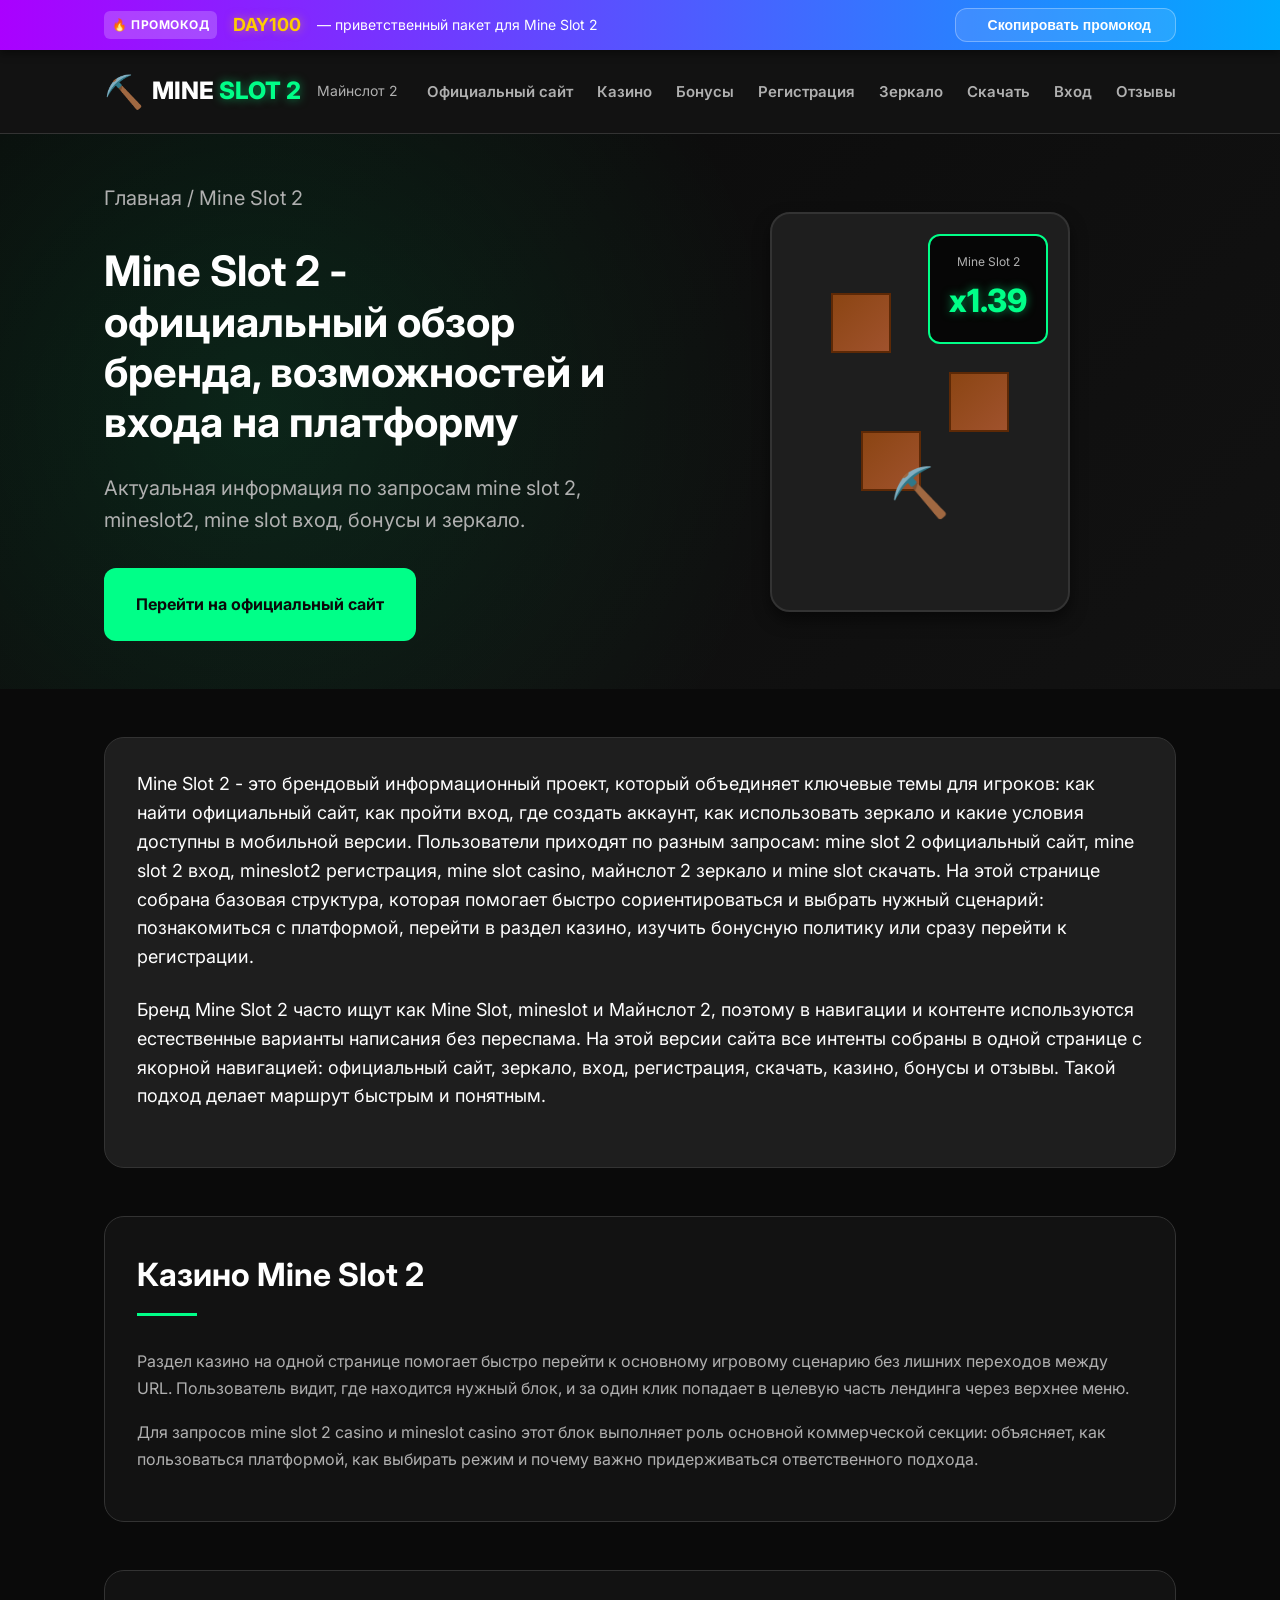
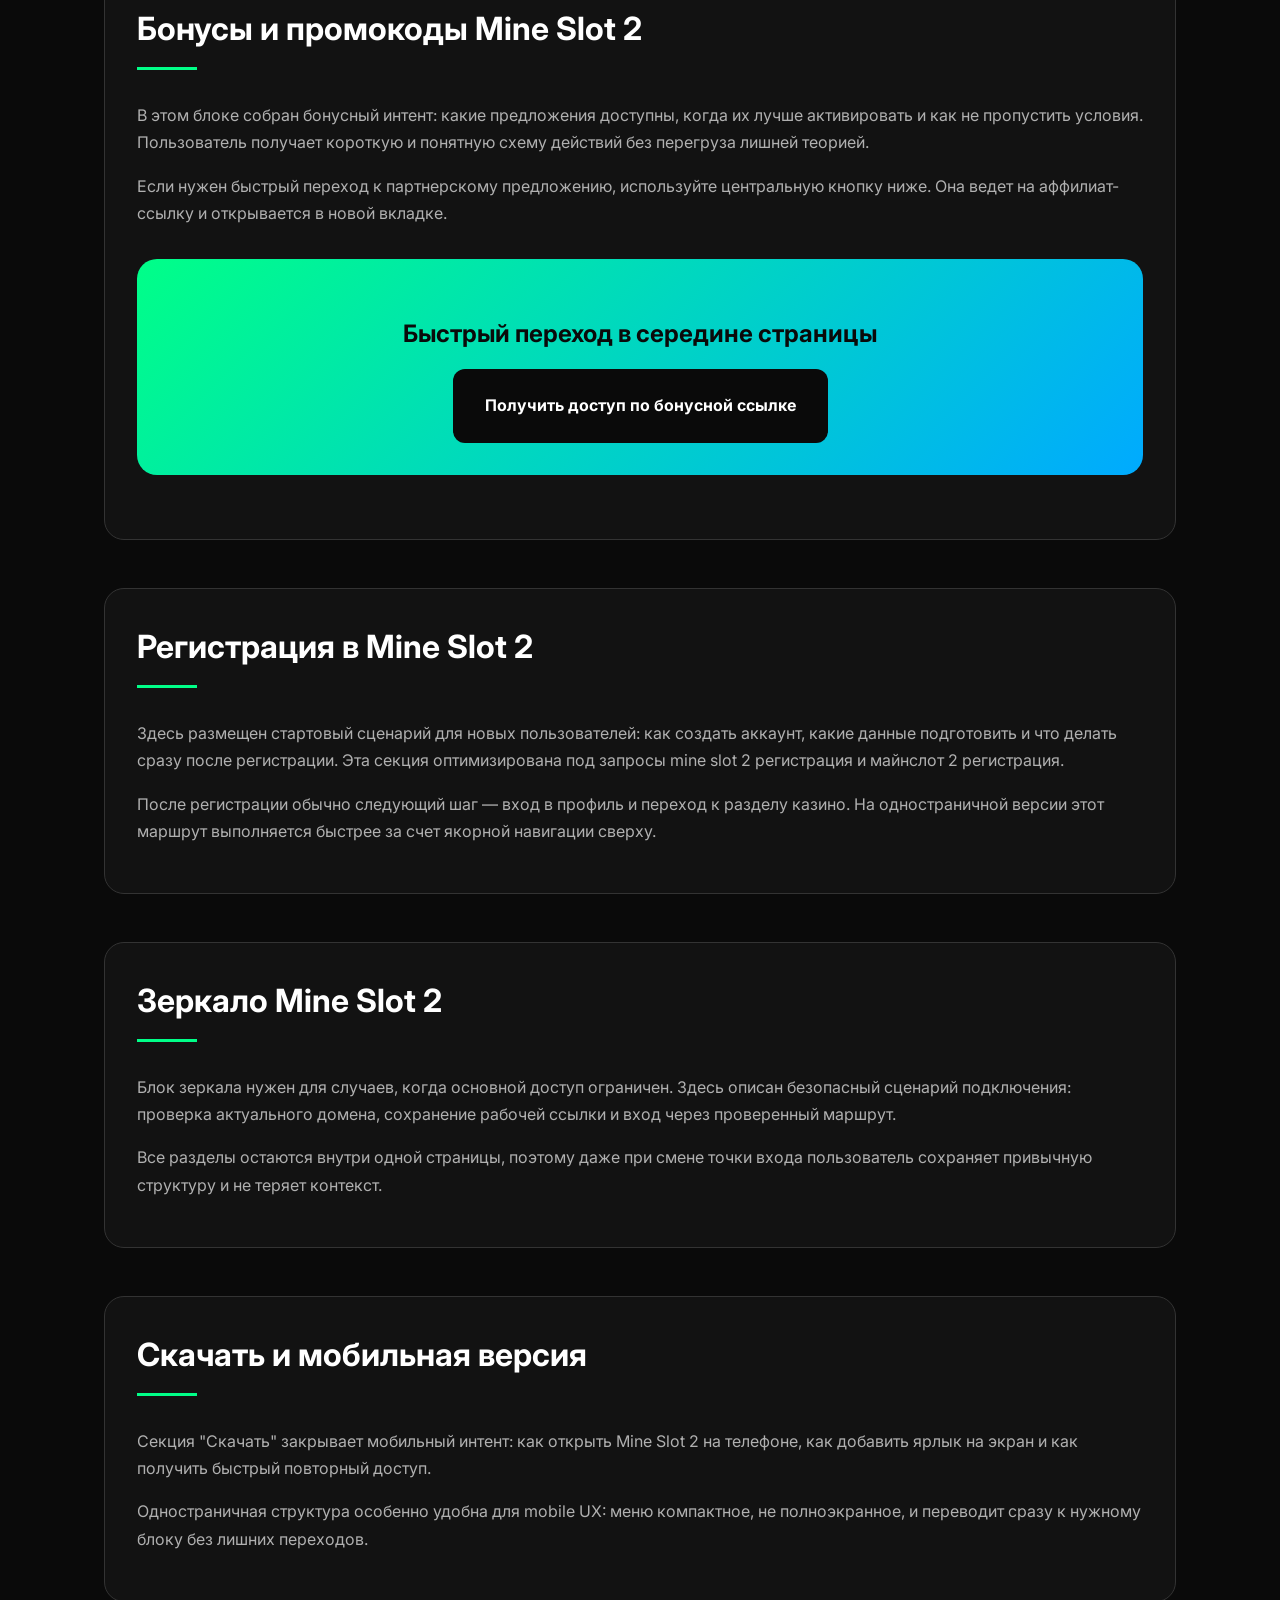
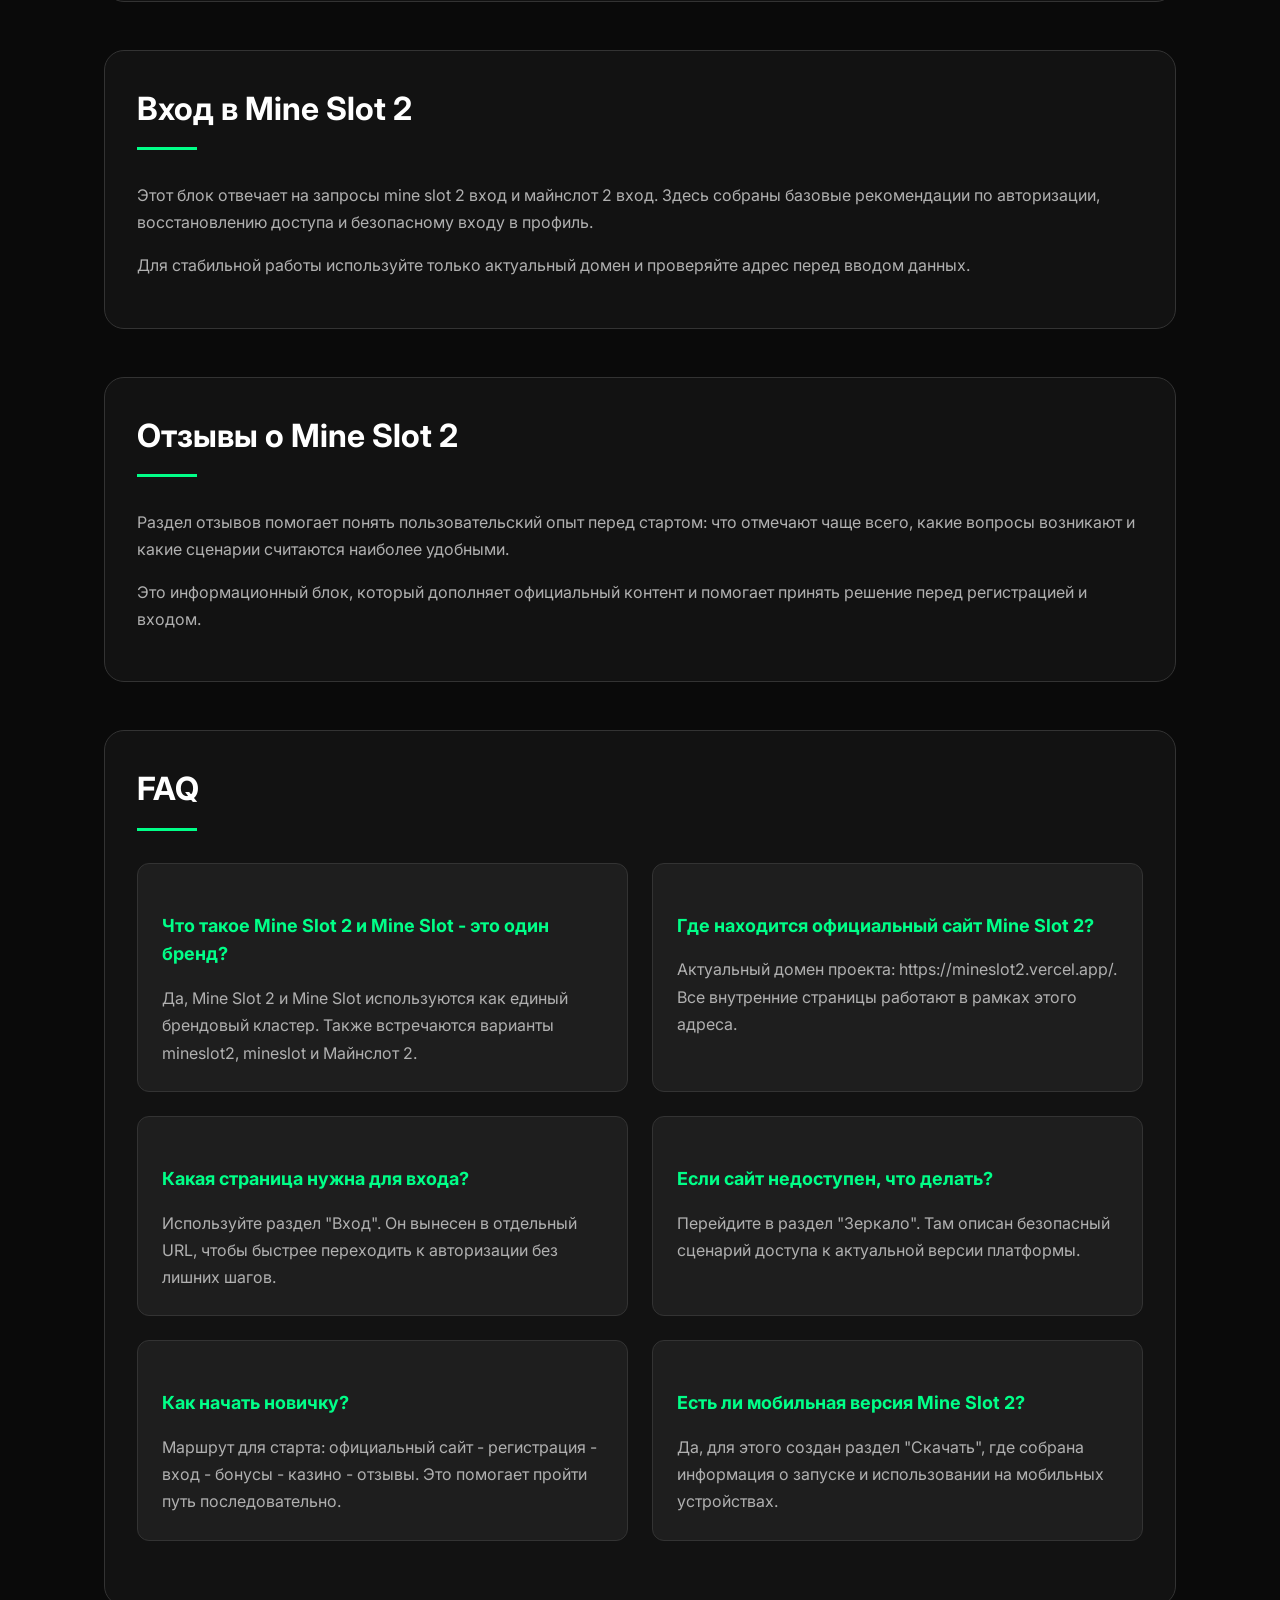
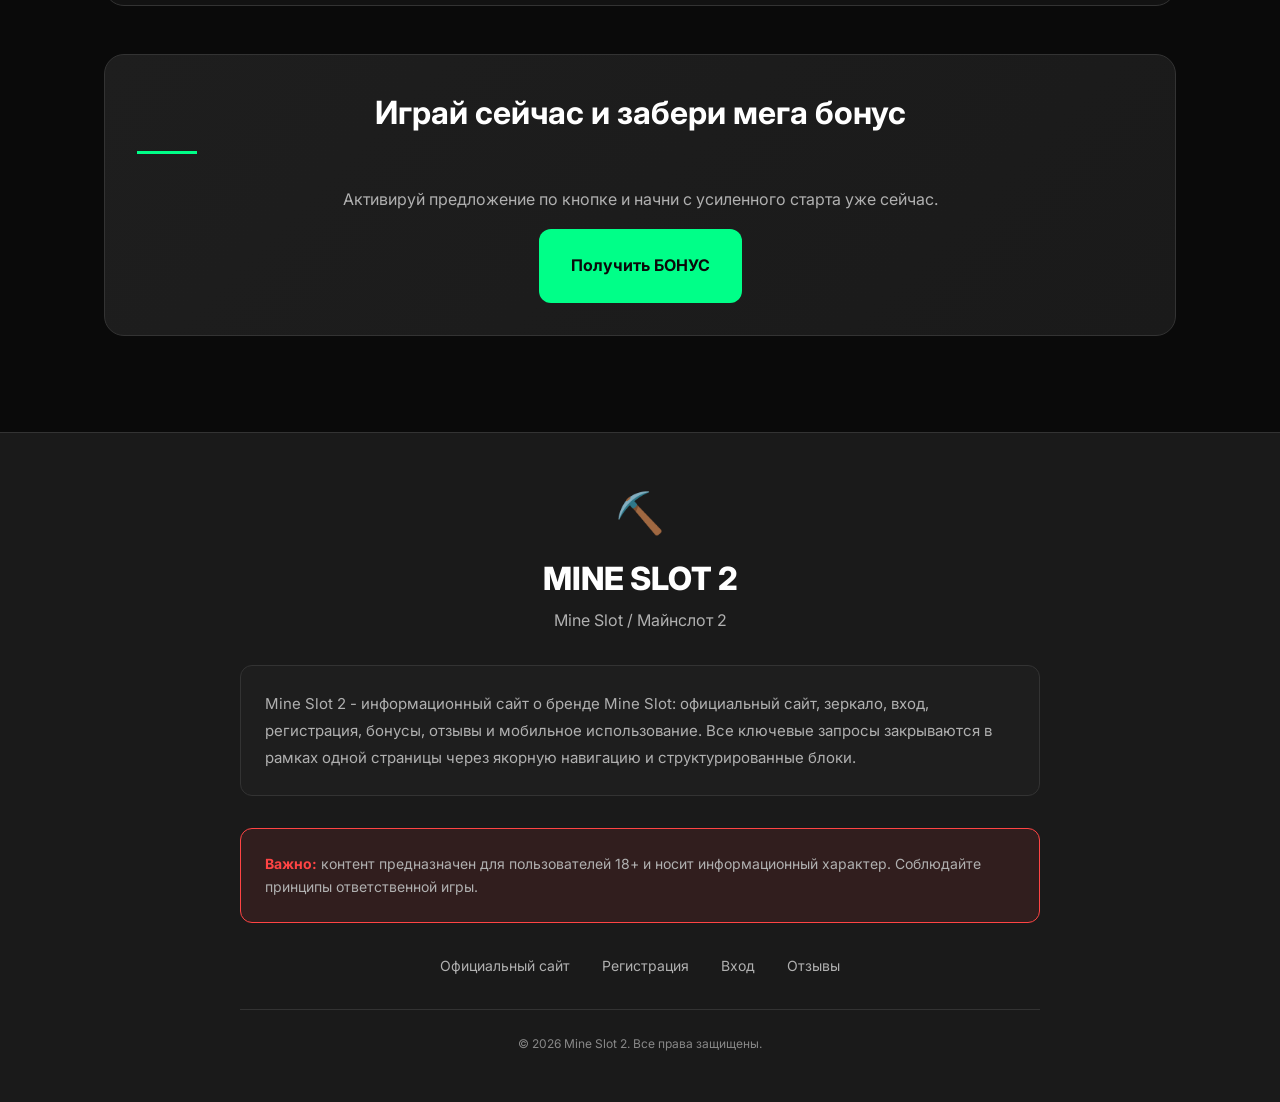
==== commit 398d389a: "Add files via upload" ====
--- a/index.html
+++ b/index.html
@@ -4,29 +4,44 @@
     <meta charset="UTF-8">
     <meta name="viewport" content="width=device-width, initial-scale=1.0">
     <meta name="robots" content="index, follow">
-    <link rel="canonical" href="https://minedrop1.icu/">
-    <link rel="icon" href="data:image/svg+xml,<svg xmlns=%22http://www.w3.org/2000/svg%22 viewBox=%220 0 100 100%22><text y=%22.9em%22 font-size=%2290%22>⛏️</text></svg>">
-    <title>Mine Drop (Майн Дроп) — играть в майн дроп | маинкрафт казино</title>
-    <meta name="description" content="Mine Drop — популярный майнкрафт слот (crash-игра). Майн дроп казино, демо, игра на деньги, стратегии и коэффициенты. Полный обзор маин дроп казино онлайн">
+    <title>Mine Slot 2 официальный сайт - обзор, вход, регистрация и зеркало</title>
+    <meta name="description" content="Mine Slot 2 - официальный информационный сайт о платформе: вход, регистрация, зеркало, казино, бонусы, отзывы и мобильная версия MineSlot2.">
+    <link rel="canonical" href="https://mineslot2.vercel.app/">
+    <meta property="og:type" content="website">
+    <meta property="og:title" content="Mine Slot 2 - официальный сайт">
+    <meta property="og:description" content="Полный обзор бренда Mine Slot 2: как начать, где войти, как использовать зеркало и какие бонусы доступны новым игрокам.">
+    <meta property="og:url" content="https://mineslot2.vercel.app/">
+    <meta property="og:site_name" content="Mine Slot 2">
     <link rel="stylesheet" href="style.css">
     <link rel="preconnect" href="https://fonts.googleapis.com">
     <link rel="preconnect" href="https://fonts.gstatic.com" crossorigin>
     <link href="https://fonts.googleapis.com/css2?family=Inter:wght@400;500;600;700;800&display=swap" rel="stylesheet">
-    
-    <!-- Favicon -->
-	<link rel="icon" type="image/png" href="favicon.png" sizes="32x32" />
-	<link rel="icon" type="image/png" href="favicon.png" sizes="16x16" />
-	<link rel="apple-touch-icon" href="favicon.png" />
-    
+    <link rel="icon" type="image/png" href="favicon.png" sizes="32x32">
+    <link rel="icon" type="image/png" href="favicon.png" sizes="16x16">
+    <link rel="apple-touch-icon" href="favicon.png">
+    <script type="application/ld+json">
+    {
+      "@context": "https://schema.org",
+      "@type": "WebSite",
+      "name": "Mine Slot 2",
+      "alternateName": ["Mine Slot", "MineSlot2", "Майнслот 2"],
+      "url": "https://mineslot2.vercel.app/",
+      "inLanguage": "ru",
+      "potentialAction": {
+        "@type": "SearchAction",
+        "target": "https://mineslot2.vercel.app/?q={search_term_string}",
+        "query-input": "required name=search_term_string"
+      }
+    }
+    </script>
 </head>
 <body>
-    <!-- Промокод баннер -->
     <div class="promo-banner">
         <div class="container">
             <div class="promo-content">
                 <div class="promo-text">
-                    <span class="promo-badge">🔥 АКТУАЛЬНЫЙ ПРОМОКОД</span>
-                    <strong>DAY100</strong> — 500% на депозит + 100 фриспинов в Mine Drop!
+                    <span class="promo-badge">🔥 ПРОМОКОД</span>
+                    <strong>DAY100</strong> — приветственный пакет для Mine Slot 2
                 </div>
                 <button class="copy-promo-btn" onclick="copyPromoCode()">
                     <i class="icon-copy"></i> Скопировать промокод
@@ -35,79 +50,44 @@
         </div>
     </div>
 
-    <!-- Header -->
     <header class="header">
         <div class="container">
             <nav class="navbar">
-                <div class="logo">
+                <a class="logo" href="index.html" aria-label="Mine Slot 2">
                     <span class="logo-icon">⛏️</span>
-                    <h1 class="logo-text">MINE <span class="logo-accent">DROP</span></h1>
-                    <span class="logo-sub">Майн Дроп</span>
-                </div>
-                
+                    <h2 class="logo-text">MINE <span class="logo-accent">SLOT 2</span></h2>
+                    <span class="logo-sub">Майнслот 2</span>
+                </a>
                 <button class="mobile-menu-btn" id="mobileMenuBtn" aria-label="Открыть меню">
                     <span class="menu-line"></span>
                     <span class="menu-line"></span>
                     <span class="menu-line"></span>
                 </button>
-                
                 <ul class="nav-menu" id="navMenu">
-                    <li><a href="#overview">Обзор</a></li>
-                    <li><a href="#how-to-play">Как играть</a></li>
-                    <li><a href="#coefficients">Коэффициенты</a></li>
-                    <li><a href="#demo">Демо</a></li>
-                    <li><a href="#real-money">На деньги</a></li>
-                    <li><a href="#strategies">Стратегии</a></li>
-                    <li><a href="#faq">FAQ</a></li>
-                    <li class="nav-cta">
-                        <a href="https://lknt.pro/969d" class="nav-play-btn" target="_blank">
-                            Играть в Mine Drop
-                        </a>
-                    </li>
+                    <li><a href="#official-site">Официальный сайт</a></li>
+                    <li><a href="#casino">Казино</a></li>
+                    <li><a href="#bonus">Бонусы</a></li>
+                    <li><a href="#registration">Регистрация</a></li>
+                    <li><a href="#zerkalo">Зеркало</a></li>
+                    <li><a href="#download">Скачать</a></li>
+                    <li><a href="#login">Вход</a></li>
+                    <li><a href="#reviews">Отзывы</a></li>
                 </ul>
             </nav>
         </div>
     </header>
 
-    <!-- Hero Section -->
     <section class="hero">
         <div class="container">
             <div class="hero-content">
                 <div class="hero-text">
-                    <h1>Mine Drop (Майн Дроп, Майндроп) — crash-игра и майнкрафт слот в онлайн-казино</h1>
-                    <p class="hero-subtitle">Играйте в майн дроп казино с коэффициентом до x1000+</p>
-                    
-                    <div class="hero-features">
-                        <div class="feature">
-                            <i class="icon-diamond"></i>
-                            <span>RTP 97%</span>
-                        </div>
-                        <div class="feature">
-                            <i class="icon-mobile"></i>
-                            <span>Мобильная версия</span>
-                        </div>
-                        <div class="feature">
-                            <i class="icon-shield"></i>
-                            <span>Лицензионное казино</span>
-                        </div>
-                        <div class="feature">
-                            <i class="icon-coins"></i>
-                            <span>Быстрые выплаты</span>
-                        </div>
-                    </div>
-
+                    <p class="hero-subtitle">Главная / Mine Slot 2</p>
+                    <h1>Mine Slot 2 - официальный обзор бренда, возможностей и входа на платформу</h1>
+                    <p class="hero-subtitle">Актуальная информация по запросам mine slot 2, mineslot2, mine slot вход, бонусы и зеркало.</p>
                     <div class="hero-buttons">
-                        <a href="https://lknt.pro/969d" class="btn-primary" target="_blank">
-                            <i class="icon-play"></i>
-                            Играть в Mine Drop на деньги
-                        </a>
-                        <a href="#demo" class="btn-secondary">
-                            <i class="icon-demo"></i>
-                            Демо-версия бесплатно
-                        </a>
-                    </div>
-                </div>
-                
+                        <a href="https://lknt.pro/bc30" class="btn-primary" target="_blank" rel="nofollow noopener noreferrer">Перейти на официальный сайт</a>
+                    </div>
+                </div>
                 <div class="hero-image">
                     <div class="game-visual">
                         <div class="minecraft-block"></div>
@@ -115,8 +95,8 @@
                         <div class="minecraft-block"></div>
                         <div class="character">⛏️</div>
                         <div class="multiplier-display">
-                            <span class="multiplier-label">Коэффициент</span>
-                            <span class="multiplier-value">x3.85</span>
+                            <span class="multiplier-label">Mine Slot 2</span>
+                            <span class="multiplier-value">x2.10</span>
                         </div>
                     </div>
                 </div>
@@ -124,639 +104,125 @@
         </div>
     </section>
 
-    <!-- Основной контент -->
     <main class="main-content">
         <div class="container">
-            <!-- SEO вступление -->
-            <section class="seo-intro">
-                <p>Mine Drop, также известный как Майн Дроп, Майндроп, Маин Дроп, MineDrop, — это популярная crash-игра в стиле Minecraft, которую многие игроки называют <strong>майнкрафт слот</strong> или <strong>слот Mine Drop</strong>. В онлайн-казино игру Mine Drop часто ищут по русским и английским запросам: <strong>майн дроп казино</strong>, <strong>майндроп слот</strong>, <strong>mine drop играть</strong>, <strong>mine drop crash game</strong>, <strong>маин дроп игра на деньги</strong>.</p>
-                
-                <p>Игра <strong>Mine Drop</strong> сочетает простую механику crash-игр, высокий потенциальный коэффициент и узнаваемый майнкрафт-визуал, благодаря чему <strong>майн дроп казино</strong> стабильно привлекает трафик из Яндекса. Поисковые запросы типа <strong>майндроп слот</strong>, <strong>маин дроп онлайн</strong>, <strong>mine drop casino</strong>, <strong>mine drop demo</strong> ежедневно показывают высокую популярность игры среди русскоязычной аудитории.</p>
-                
-                <p>Несмотря на то что <strong>Mine Drop</strong> технически относится к жанру crash game, в рунете его массово ищут как: <strong>майн дроп слот</strong>, <strong>майндроп слот</strong>, <strong>маин дроп слот</strong>, <strong>minecraft слот казино</strong>, <strong>майнкрафт слот майндроп</strong>. Причина проста — визуально <strong>Mine Drop</strong> полностью повторяет стиль Minecraft: пиксельные блоки, шахта, персонаж с киркой, постепенное погружение вниз.</p>
-            </section>
-
-            <!-- Что такое Mine Drop -->
-            <section id="overview" class="content-section">
-                <h2>Что такое Mine Drop (Майн Дроп) и почему его ищут как слот</h2>
-                
-                <p><strong>Mine Drop</strong> (в русской транскрипции — <strong>Майн Дроп</strong>, <strong>Майндроп</strong>, <strong>Маин Дроп</strong>) — это инновационная crash-игра, которая визуально стилизована под вселенную Minecraft. Игровой процесс <strong>майн дроп казино</strong> построен на классической механике краш-игр, где коэффициент постоянно увеличивается, а игрок должен успеть забрать выигрыш до момента "краша".</p>
-                
-                <div class="info-grid">
-                    <div class="info-card">
-                        <div class="info-icon">🎮</div>
-                        <h3>Тип игры</h3>
-                        <p>Crash game / краш слот</p>
-                    </div>
-                    <div class="info-card">
-                        <div class="info-icon">🎲</div>
-                        <h3>Стиль</h3>
-                        <p>Minecraft slot</p>
-                    </div>
-                    <div class="info-card">
-                        <div class="info-icon">📊</div>
-                        <h3>RTP</h3>
-                        <p>~97%</p>
-                    </div>
-                    <div class="info-card">
-                        <div class="info-icon">⚡</div>
-                        <h3>Макс. коэффициент</h3>
-                        <p>x1000+</p>
-                    </div>
-                </div>
-            </section>
-
-            <!-- Как играть -->
-            <section id="how-to-play" class="content-section">
-                <h2>Mine Drop (Майн Дроп) — как играть</h2>
-                
-                <p>Механика <strong>Mine Drop</strong> / <strong>Майн Дроп</strong> максимально простая, из-за чего игру часто выбирают новички, ищущие <strong>майн дроп играть</strong> или <strong>майндроп бесплатно</strong> для обучения.</p>
-                
-                <div class="steps">
-                    <div class="step">
-                        <div class="step-number">1</div>
-                        <div class="step-content">
-                            <h3>Выбор ставки</h3>
-                            <p>Установите размер ставки для игры в <strong>майн дроп казино</strong>. Минимальная ставка обычно начинается от 10 рублей.</p>
-                        </div>
-                    </div>
-                    <div class="step">
-                        <div class="step-number">2</div>
-                        <div class="step-content">
-                            <h3>Запуск раунда</h3>
-                            <p>Нажмите кнопку "Старт" для начала игры <strong>mine drop</strong>. Персонаж начнёт копать шахту вниз.</p>
-                        </div>
-                    </div>
-                    <div class="step">
-                        <div class="step-number">3</div>
-                        <div class="step-content">
-                            <h3>Рост коэффициента</h3>
-                            <p>По мере продвижения вниз коэффициент постоянно увеличивается. В <strong>майн дроп слот</strong> он может достигать x1000+.</p>
-                        </div>
-                    </div>
-                    <div class="step">
-                        <div class="step-number">4</div>
-                        <div class="step-content">
-                            <h3>Кэшаут</h3>
-                            <p>Нажмите "Забрать" в любой момент, чтобы зафиксировать выигрыш по текущему коэффициенту в <strong>mine drop casino</strong>.</p>
-                        </div>
-                    </div>
-                    <div class="step">
-                        <div class="step-number">5</div>
-                        <div class="step-content">
-                            <h3>Краш</h3>
-                            <p>Если произойдёт "краш" до момента кэшаута, ставка в <strong>майндроп игре</strong> проиграна.</p>
-                        </div>
-                    </div>
-                </div>
-                
-                <div class="note-box">
-                    <strong>Важно:</strong> <strong>майн дроп игра</strong> полностью основана на RNG (генераторе случайных чисел), поэтому предсказать момент краша невозможно.
-                </div>
-            </section>
-
-            <!-- Коэффициенты и RTP -->
-            <section id="coefficients" class="content-section">
-                <h2>Коэффициенты в Mine Drop (майндроп слот) и RTP</h2>
-                
-                <p>Одно из главных преимуществ, за которые игроки выбирают <strong>майн дроп казино</strong>, — это высокие коэффициенты. В <strong>mine drop game</strong> они могут достигать астрономических значений, что привлекает как новичков, так и опытных игроков.</p>
-                
-                <div class="table-responsive">
-                    <table class="coefficients-table">
-                        <thead>
-                            <tr>
-                                <th>Глубина</th>
-                                <th>Коэффициент</th>
-                                <th>Риск</th>
-                                <th>Рекомендация</th>
-                            </tr>
-                        </thead>
-                        <tbody>
-                            <tr>
-                                <td>Начало</td>
-                                <td><strong>x1.00–x1.20</strong></td>
-                                <td><span class="risk-low">Низкий</span></td>
-                                <td>Для консервативной игры</td>
-                            </tr>
-                            <tr>
-                                <td>Ранний выход</td>
-                                <td><strong>x1.3–x1.6</strong></td>
-                                <td><span class="risk-low">Низкий</span></td>
-                                <td>Баланс риска и награды</td>
-                            </tr>
-                            <tr>
-                                <td>Средний риск</td>
-                                <td><strong>x2–x4</strong></td>
-                                <td><span class="risk-medium">Средний</span></td>
-                                <td>Популярный выбор</td>
-                            </tr>
-                            <tr>
-                                <td>Высокий риск</td>
-                                <td><strong>x5–x20</strong></td>
-                                <td><span class="risk-high">Высокий</span></td>
-                                <td>Для опытных игроков</td>
-                            </tr>
-                            <tr>
-                                <td>Максимум</td>
-                                <td><strong>x100–x1000+</strong></td>
-                                <td><span class="risk-extreme">Экстремальный</span></td>
-                                <td>Редко, но возможно</td>
-                            </tr>
-                        </tbody>
-                    </table>
-                </div>
-                
-                <div class="rtp-info">
-                    <h3>RTP и честность Mine Drop (Маин Дроп)</h3>
-                    <p>RTP <strong>Mine Drop</strong> / <strong>Майндроп</strong> составляет около 97%, что делает игру <strong>майн дроп казино</strong> привлекательной для долгой сессии.</p>
-                    
-                    <ul class="checklist">
-                        <li>Используется криптографически безопасный генератор случайных чисел</li>
-                        <li>Исход каждого раунда <strong>mine drop</strong> определяется до его начала</li>
-                        <li>Казино не вмешивается в игровой процесс <strong>майн дроп слот</strong></li>
-                        <li>Отсутствуют "подкрутки" и манипуляции</li>
-                        <li>Проверка честности через публичные сиды раундов</li>
-                    </ul>
-                    
-                    <p>Таким образом, <strong>Mine Drop crash</strong> соответствует международным стандартам честной игры, что подтверждается лицензиями авторитетных регуляторов.</p>
-                </div>
-            </section>
-
-            <!-- Демо-версия -->
-            <section id="demo" class="content-section">
-                <h2>Mine Drop demo — майн дроп играть бесплатно</h2>
-                
-                <p><strong>Mine Drop demo</strong>, <strong>майн дроп демо</strong>, <strong>майндроп бесплатно</strong> — один из самых популярных запросов в Яндексе среди новых игроков, которые хотят попробовать <strong>mine drop играть</strong> без риска.</p>
-                
-                <div class="demo-benefits">
-                    <div class="benefit-card">
-                        <div class="benefit-icon">🎯</div>
-                        <h3>Без риска</h3>
-                        <p>Играйте в <strong>майн дроп бесплатно</strong> без вложений реальных денег</p>
-                    </div>
-                    <div class="benefit-card">
-                        <div class="benefit-icon">📚</div>
-                        <h3>Обучение</h3>
-                        <p>Изучите механику <strong>mine drop</strong> и стратегии без потерь</p>
-                    </div>
-                    <div class="benefit-card">
-                        <div class="benefit-icon">⚡</div>
-                        <h3>Тестирование</h3>
-                        <p>Проверьте различные подходы к игре в <strong>майндроп слот</strong></p>
-                    </div>
-                    <div class="benefit-card">
-                        <div class="benefit-icon">💡</div>
-                        <h3>Понимание</h3>
-                        <p>Освойте особенности игры <strong>mine drop casino</strong> перед реальными ставками</p>
-                    </div>
-                </div>
-                
-                <div class="demo-cta">
-                    <p>Хотите попробовать <strong>Mine Drop</strong> без регистрации и депозита? Используйте демо-режим для ознакомления с игрой <strong>майн дроп казино</strong>!</p>
-                    <a href="https://lknt.pro/969d/demo" class="btn-demo" target="_blank">
-                        <i class="icon-play"></i>
-                        Играть в Mine Drop Демо
-                    </a>
-                </div>
-            </section>
-
-            <!-- Игра на деньги -->
-            <section id="real-money" class="content-section">
-                <h2>Mine Drop на деньги — майн дроп казино</h2>
-                
-                <p><strong>Mine Drop</strong> на реальные деньги доступен в онлайн-казино, которые предлагают crash-игры. Запросы типа <strong>майн дроп казино</strong>, <strong>майндроп на деньги</strong>, <strong>mine drop real money</strong> — коммерческие и хорошо конвертят в целевые действия.</p>
-                
-                <div class="money-play-guide">
-                    <h3>Как начать играть в Mine Drop на деньги</h3>
-                    
-                    <ol class="numbered-list">
-                        <li>
-                            <strong>Выбор казино</strong>
-                            <p>Подберите проверенное онлайн-казино с лицензией, где доступна игра <strong>mine drop</strong>. Обращайте внимание на отзывы, скорость выплат и бонусную политику.</p>
-                        </li>
-                        <li>
-                            <strong>Регистрация</strong>
-                            <p>Создайте аккаунт в выбранном казино <strong>майн дроп</strong>. Используйте промокод <strong>DAY100</strong> для получения бонуса 500% на депозит + 100 фриспинов.</p>
-                        </li>
-                        <li>
-                            <strong>Внесение депозита</strong>
-                            <p>Пополните счёт с помощью удобного платёжного метода. Минимальный депозит для игры в <strong>майндроп казино</strong> обычно начинается от 100 рублей.</p>
-                        </li>
-                        <li>
-                            <strong>Начало игры</strong>
-                            <p>Перейдите в раздел crash-игр, найдите <strong>Mine Drop</strong> и начните играть с реальными ставками.</p>
-                        </li>
-                        <li>
-                            <strong>Вывод выигрышей</strong>
-                            <p>При достижении необходимой суммы запросите вывод средств. В лицензированных казино <strong>mine drop casino</strong> выплаты обрабатываются в течение 24 часов.</p>
-                        </li>
-                    </ol>
-                </div>
-                
-                <div class="safety-tips">
-                    <h3>Рекомендации для безопасной игры</h3>
-                    <ul class="tips-list">
-                        <li>✅ Играйте только в лицензированных казино <strong>майн дроп</strong></li>
-                        <li>✅ Устанавливайте лимиты на депозиты и время игры</li>
-                        <li>✅ Используйте функцию авто-кэшаут в <strong>mine drop game</strong></li>
-                        <li>✅ Контролируйте игровой банкролл</li>
-                        <li>✅ Играйте ответственно и знайте свои пределы</li>
-                    </ul>
-                </div>
-                
+            <section class="seo-intro" id="official-site">
+                <p>Mine Slot 2 - это брендовый информационный проект, который объединяет ключевые темы для игроков: как найти официальный сайт, как пройти вход, где создать аккаунт, как использовать зеркало и какие условия доступны в мобильной версии. Пользователи приходят по разным запросам: mine slot 2 официальный сайт, mine slot 2 вход, mineslot2 регистрация, mine slot casino, майнслот 2 зеркало и mine slot скачать. На этой странице собрана базовая структура, которая помогает быстро сориентироваться и выбрать нужный сценарий: познакомиться с платформой, перейти в раздел казино, изучить бонусную политику или сразу перейти к регистрации.</p>
+                <p>Бренд Mine Slot 2 часто ищут как Mine Slot, mineslot и Майнслот 2, поэтому в навигации и контенте используются естественные варианты написания без переспама. На этой версии сайта все интенты собраны в одной странице с якорной навигацией: официальный сайт, зеркало, вход, регистрация, скачать, казино, бонусы и отзывы. Такой подход делает маршрут быстрым и понятным.</p>
+            </section>
+
+            <section class="content-section" id="casino">
+                <h2>Казино Mine Slot 2</h2>
+                <p>Раздел казино на одной странице помогает быстро перейти к основному игровому сценарию без лишних переходов между URL. Пользователь видит, где находится нужный блок, и за один клик попадает в целевую часть лендинга через верхнее меню.</p>
+                <p>Для запросов mine slot 2 casino и mineslot casino этот блок выполняет роль основной коммерческой секции: объясняет, как пользоваться платформой, как выбирать режим и почему важно придерживаться ответственного подхода.</p>
+            </section>
+
+            <section class="content-section" id="bonus">
+                <h2>Бонусы и промокоды Mine Slot 2</h2>
+                <p>В этом блоке собран бонусный интент: какие предложения доступны, когда их лучше активировать и как не пропустить условия. Пользователь получает короткую и понятную схему действий без перегруза лишней теорией.</p>
+                <p>Если нужен быстрый переход к партнерскому предложению, используйте центральную кнопку ниже. Она ведет на аффилиат-ссылку и открывается в новой вкладке.</p>
                 <div class="cta-box">
-                    <h3>Готовы к игре на реальные деньги?</h3>
-                    <p>Присоединяйтесь к тысячам игроков, которые уже оценили азарт и высокие коэффициенты <strong>Mine Drop</strong>!</p>
-                    <a href="https://lknt.pro/969d" class="btn-primary" target="_blank">
-                        <i class="icon-coins"></i>
-                        Играть в Mine Drop на деньги
-                    </a>
-                </div>
-            </section>
-
-            <!-- Стратегии -->
-            <section id="strategies" class="content-section">
-                <h2>Стратегии Mine Drop / Майндроп</h2>
-                
-                <div class="warning-box">
-                    <strong>⚠️ Важно:</strong> стратегия <strong>майн дроп</strong> не гарантирует выигрыш, но помогает снизить риски и оптимизировать игровой процесс.
-                </div>
-                
-                <div class="strategies-grid">
-                    <div class="strategy-card">
-                        <div class="strategy-header">
-                            <span class="strategy-badge conservative">Консервативная</span>
-                            <h3>Безопасный подход</h3>
-                        </div>
-                        <div class="strategy-body">
-                            <ul>
-                                <li>Кэшаут на <strong>x1.3–x1.5</strong></li>
-                                <li>Минимальный риск</li>
-                                <li>Стабильные небольшие выигрыши</li>
-                                <li>Идеально для новичков в <strong>майн дроп казино</strong></li>
-                                <li>Низкая волатильность банкролла</li>
-                            </ul>
-                        </div>
-                        <div class="strategy-footer">
-                            <span class="strategy-suitability">Подходит для: начинающих игроков</span>
-                        </div>
-                    </div>
-                    
-                    <div class="strategy-card">
-                        <div class="strategy-header">
-                            <span class="strategy-badge moderate">Умеренная</span>
-                            <h3>Баланс риска</h3>
-                        </div>
-                        <div class="strategy-body">
-                            <ul>
-                                <li>Кэшаут на <strong>x2–x3</strong></li>
-                                <li>Средний уровень риска</li>
-                                <li>Самый популярный вариант в <strong>mine drop casino</strong></li>
-                                <li>Оптимальное соотношение риск/награда</li>
-                                <li>Подходит для регулярной игры</li>
-                            </ul>
-                        </div>
-                        <div class="strategy-footer">
-                            <span class="strategy-suitability">Подходит для: большинства игроков</span>
-                        </div>
-                    </div>
-                    
-                    <div class="strategy-card">
-                        <div class="strategy-header">
-                            <span class="strategy-badge aggressive">Агрессивная</span>
-                            <h3>Высокий риск</h3>
-                        </div>
-                        <div class="strategy-body">
-                            <ul>
-                                <li>Ожидание <strong>x10+</strong></li>
-                                <li>Высокий риск</li>
-                                <li>Потенциально крупные выигрыши</li>
-                                <li>Требует большого банкролла</li>
-                                <li>Подходит только опытным игрокам <strong>майндроп</strong></li>
-                            </ul>
-                        </div>
-                        <div class="strategy-footer">
-                            <span class="strategy-suitability">Подходит для: опытных игроков</span>
-                        </div>
-                    </div>
-                </div>
-                
-                <div class="strategy-tips">
-                    <h3>Дополнительные советы по стратегии</h3>
-                    <div class="tips-columns">
-                        <div class="tip-column">
-                            <h4>Управление банкроллом</h4>
-                            <p>Разделите свой банкролл на сессии. Рекомендуется использовать не более 5-10% от общего банка за одну игровую сессию в <strong>mine drop</strong>.</p>
-                        </div>
-                        <div class="tip-column">
-                            <h4>Авто1-кэшаут</h4>
-                            <p>Используйте функцию автоматического кэшаута для минимизации эмоциональных решений. Установите целевой коэффициент заранее.</p>
-                        </div>
-                        <div class="tip-column">
-                            <h4>Анализ статистики</h4>
-                            <p>Отслеживайте свои результаты в <strong>майн дроп игре</strong>. Большинство казино предоставляют историю ставок для анализа.</p>
-                        </div>
-                    </div>
-                </div>
-            </section>
-
-            <!-- Авто-кэшаут -->
-            <section class="content-section">
-                <h2>Авто-кэшаут в Mine Drop (майн дроп слот)</h2>
-                
-                <p>Функция <strong>auto cash out mine drop</strong> позволяет автоматически забирать выигрыш при достижении заданного коэффициента, что особенно важно при игре в <strong>майндроп казино</strong> на деньги.</p>
-                
-                <div class="table-responsive">
-                    <table class="features-table">
-                        <thead>
-                            <tr>
-                                <th>Функция</th>
-                                <th>Описание</th>
-                                <th>Преимущества</th>
-                                <th>Рекомендация</th>
-                            </tr>
-                        </thead>
-                        <tbody>
-                            <tr>
-                                <td><strong>Auto Cash Out</strong></td>
-                                <td>Автоматический вывод средств при достижении заданного множителя</td>
-                                <td>Исключает человеческий фактор, эмоциональные ошибки</td>
-                                <td>Используйте для стабильной стратегии</td>
-                            </tr>
-                            <tr>
-                                <td><strong>Auto Bet</strong></td>
-                                <td>Автоматические ставки с заданными параметрами</td>
-                                <td>Экономит время, позволяет играть по системе</td>
-                                <td>Для опытных игроков <strong>mine drop</strong></td>
-                            </tr>
-                            <tr>
-                                <td><strong>Dual Bet</strong></td>
-                                <td>Две одновременные ставки с разными параметрами</td>
-                                <td>Диверсификация рисков, увеличение шансов</td>
-                                <td>Для комбинированных стратегий</td>
-                            </tr>
-                            <tr>
-                                <td><strong>Stop Loss</strong></td>
-                                <td>Автоматическое прекращение игры при достижении лимита потерь</td>
-                                <td>Защита банкролла, контроль убытков</td>
-                                <td>Обязательно для всех игроков</td>
-                            </tr>
-                        </tbody>
-                    </table>
-                </div>
-            </section>
-
-            <!-- Мобильная версия -->
-            <section class="content-section">
-                <h2>Mine Drop на телефоне — майн дроп мобильная версия</h2>
-                
-                <p><strong>Mine Drop mobile</strong>, <strong>майн дроп на телефон</strong>, <strong>майндроп мобильная версия</strong> — игра полностью адаптирована под мобильные устройства и работает без установки дополнительных приложений.</p>
-                
-                <div class="mobile-info">
-                    <div class="mobile-platforms">
-                        <h3>Поддерживаемые платформы:</h3>
-                        <div class="platforms-grid">
-                            <div class="platform">
-                                <div class="platform-icon">🤖</div>
-                                <h4>Android</h4>
-                                <p>Смартфоны и планшеты на Android 8.0+</p>
-                            </div>
-                            <div class="platform">
-                                <div class="platform-icon">🍎</div>
-                                <h4>iOS</h4>
-                                <p>iPhone и iPad на iOS 12.0+</p>
-                            </div>
-                            <div class="platform">
-                                <div class="platform-icon">💻</div>
-                                <h4>Браузер</h4>
-                                <p>Любой современный мобильный браузер</p>
-                            </div>
-                            <div class="platform">
-                                <div class="platform-icon">⚡</div>
-                                <h4>Производительность</h4>
-                                <p>Оптимизировано для мобильных сетей</p>
-                            </div>
-                        </div>
-                    </div>
-                    
-                    <div class="mobile-features">
-                        <h3>Преимущества мобильной версии:</h3>
-                        <ul>
-                            <li>Полностью адаптивный интерфейс <strong>mine drop</strong></li>
-                            <li>Тот же функционал, что и в десктопной версии</li>
-                            <li>Удобное управление касаниями</li>
-                            <li>Возможность игры в <strong>майн дроп казино</strong> в любом месте</li>
-                            <li>Мгновенный доступ без загрузки приложения</li>
-                            <li>Синхронизация аккаунта между устройствами</li>
-                        </ul>
-                    </div>
-                </div>
-            </section>
-
-            <!-- Сравнение -->
-            <section class="content-section">
-                <h2>Mine Drop vs Aviator — что лучше</h2>
-                
-                <p>Сравнение популярных crash-игр помогает понять, почему <strong>майн дроп слот</strong> занимает лидирующие позиции среди русскоязычных игроков.</p>
-                
-                <div class="table-responsive">
-                    <table class="comparison-table">
-                        <thead>
-                            <tr>
-                                <th>Параметр</th>
-                                <th>Mine Drop</th>
-                                <th>Aviator</th>
-                                <th>JetX</th>
-                            </tr>
-                        </thead>
-                        <tbody>
-                            <tr>
-                                <td><strong>Тип игры</strong></td>
-                                <td>Crash (Minecraft стиль)</td>
-                                <td>Crash (самолёт)</td>
-                                <td>Crash (космический корабль)</td>
-                            </tr>
-                            <tr>
-                                <td><strong>Макс. коэффициент</strong></td>
-                                <td><span class="highlight">x1000+</span></td>
-                                <td>x100</td>
-                                <td>x1000</td>
-                            </tr>
-                            <tr>
-                                <td><strong>RTP</strong></td>
-                                <td>~97%</td>
-                                <td>~97%</td>
-                                <td>~97%</td>
-                            </tr>
-                            <tr>
-                                <td><strong>Визуал</strong></td>
-                                <td><span class="highlight">Minecraft (уникальный)</span></td>
-                                <td>Самолёт (стандартный)</td>
-                                <td>Космос (оригинальный)</td>
-                            </tr>
-                            <tr>
-                                <td><strong>Популярность в РУ</strong></td>
-                                <td><span class="highlight">Высокая</span></td>
-                                <td>Очень высокая</td>
-                                <td>Средняя</td>
-                            </tr>
-                            <tr>
-                                <td><strong>Частота крашей</strong></td>
-                                <td>Средняя</td>
-                                <td>Высокая</td>
-                                <td>Низкая</td>
-                            </tr>
-                            <tr>
-                                <td><strong>Минимальная ставка</strong></td>
-                                <td>от 10 ₽</td>
-                                <td>от 10 ₽</td>
-                                <td>от 10 ₽</td>
-                            </tr>
-                        </tbody>
-                    </table>
-                </div>
-                
-                <div class="conclusion">
-                    <h3>Вывод:</h3>
-                    <p><strong>Майн дроп</strong> выигрывает за счёт уникального визуала Minecraft и более высокого потолка коэффициентов по сравнению с Aviator. Для игроков, которые ищут <strong>mine drop играть</strong> или <strong>майн дроп казино</strong>, эта игра предлагает свежий геймплей в знакомой тематике.</p>
-                </div>
-            </section>
-
-            <!-- Плюсы и минусы -->
-            <section class="content-section">
-                <h2>Плюсы и минусы Mine Drop (майндроп)</h2>
-                
-                <div class="pros-cons">
-                    <div class="pros">
-                        <h3>✅ Преимущества:</h3>
-                        <ul>
-                            <li><strong>Простой вход</strong> — интуитивно понятный геймплей <strong>майн дроп игры</strong></li>
-                            <li><strong>Высокий RTP 97%</strong> — благоприятные математические ожидания</li>
-                            <li><strong>Быстрые раунды</strong> — динамичный игровой процесс <strong>mine drop</strong></li>
-                            <li><strong>Майнкрафт стиль</strong> — узнаваемая и любимая тематика</li>
-                            <li><strong>Высокие коэффициенты</strong> — возможность крупных выигрышей в <strong>майндроп казино</strong></li>
-                            <li><strong>Демо-режим</strong> — возможность играть в <strong>майн дроп бесплатно</strong></li>
-                            <li><strong>Мобильная версия</strong> — игра в <strong>mine drop mobile</strong> в любом месте</li>
-                        </ul>
-                    </div>
-                    
-                    <div class="cons">
-                        <h3>❌ Недостатки:</h3>
-                        <ul>
-                            <li><strong>Высокая волатильность</strong> — возможны быстрые потери при неверной стратегии</li>
-                            <li><strong>Риск быстрой потери банка</strong> — требует дисциплины в управлении средствами</li>
-                            <li><strong>Зависимость от удачи</strong> — как и все crash-игры, <strong>майн дроп слот</strong> непредсказуем</li>
-                            <li><strong>Эмоциональная нагрузка</strong> — требуется контроль эмоций при игре на деньги</li>
-                            <li><strong>Ограничения по странам</strong> — в некоторых регионах доступ к <strong>mine drop casino</strong> ограничен</li>
-                        </ul>
-                    </div>
-                </div>
-            </section>
-
-            <!-- FAQ -->
-            <section id="faq" class="content-section">
-                <h2>FAQ — часто задаваемые вопросы о Mine Drop / Майн Дроп</h2>
-                
+                    <h3>Быстрый переход в середине страницы</h3>
+                    <a href="https://lknt.pro/bc30" class="btn-primary" target="_blank" rel="nofollow noopener noreferrer">Получить доступ по бонусной ссылке</a>
+                </div>
+            </section>
+
+            <section class="content-section" id="registration">
+                <h2>Регистрация в Mine Slot 2</h2>
+                <p>Здесь размещен стартовый сценарий для новых пользователей: как создать аккаунт, какие данные подготовить и что делать сразу после регистрации. Эта секция оптимизирована под запросы mine slot 2 регистрация и майнслот 2 регистрация.</p>
+                <p>После регистрации обычно следующий шаг — вход в профиль и переход к разделу казино. На одностраничной версии этот маршрут выполняется быстрее за счет якорной навигации сверху.</p>
+            </section>
+
+            <section class="content-section" id="zerkalo">
+                <h2>Зеркало Mine Slot 2</h2>
+                <p>Блок зеркала нужен для случаев, когда основной доступ ограничен. Здесь описан безопасный сценарий подключения: проверка актуального домена, сохранение рабочей ссылки и вход через проверенный маршрут.</p>
+                <p>Все разделы остаются внутри одной страницы, поэтому даже при смене точки входа пользователь сохраняет привычную структуру и не теряет контекст.</p>
+            </section>
+
+            <section class="content-section" id="download">
+                <h2>Скачать и мобильная версия</h2>
+                <p>Секция "Скачать" закрывает мобильный интент: как открыть Mine Slot 2 на телефоне, как добавить ярлык на экран и как получить быстрый повторный доступ.</p>
+                <p>Одностраничная структура особенно удобна для mobile UX: меню компактное, не полноэкранное, и переводит сразу к нужному блоку без лишних переходов.</p>
+            </section>
+
+            <section class="content-section" id="login">
+                <h2>Вход в Mine Slot 2</h2>
+                <p>Этот блок отвечает на запросы mine slot 2 вход и майнслот 2 вход. Здесь собраны базовые рекомендации по авторизации, восстановлению доступа и безопасному входу в профиль.</p>
+                <p>Для стабильной работы используйте только актуальный домен и проверяйте адрес перед вводом данных.</p>
+            </section>
+
+            <section class="content-section" id="reviews">
+                <h2>Отзывы о Mine Slot 2</h2>
+                <p>Раздел отзывов помогает понять пользовательский опыт перед стартом: что отмечают чаще всего, какие вопросы возникают и какие сценарии считаются наиболее удобными.</p>
+                <p>Это информационный блок, который дополняет официальный контент и помогает принять решение перед регистрацией и входом.</p>
+            </section>
+
+            <section class="content-section" id="faq">
+                <h2>FAQ</h2>
                 <div class="faq-grid">
                     <div class="faq-item">
-                        <h3>Майн дроп — это слот или нет?</h3>
-                        <p>Технически <strong>Mine Drop</strong> — это crash-игра (краш-игра), но из-за визуального стиля Minecraft его часто называют <strong>майн дроп слот</strong>, <strong>майндроп слот</strong> или <strong>майнкрафт слот</strong>.</p>
-                    </div>
-                    
-                    <div class="faq-item">
-                        <h3>Можно ли играть в майндроп бесплатно?</h3>
-                        <p>Да, большинство казино предлагают демо-режим <strong>Mine Drop demo</strong>, где можно играть в <strong>майн дроп бесплатно</strong> без регистрации и депозита.</p>
-                    </div>
-                    
-                    <div class="faq-item">
-                        <h3>Работает ли майн дроп казино в России?</h3>
-                        <p>Да, <strong>Mine Drop</strong> доступен в онлайн-казино, работающих на российском рынке. Игру ищут по запросам <strong>майн дроп казино</strong>, <strong>майндроп на деньги</strong>, <strong>mine drop real money</strong>.</p>
-                    </div>
-                    
-                    <div class="faq-item">
-                        <h3>Какой максимальный выигрыш в Mine Drop?</h3>
-                        <p>Максимальный коэффициент в <strong>майн дроп игре</strong> может достигать <strong>x1000+</strong>, что при ставке 1000 рублей даёт потенциальный выигрыш 1 000 000 рублей.</p>
-                    </div>
-                    
-                    <div class="faq-item">
-                        <h3>Есть ли стратегия для гарантированного выигрыша?</h3>
-                        <p>Нет гарантированной стратегии для <strong>mine drop</strong>, так как игра основана на случайности. Однако правильное управление банкроллом и использование авто-кэшаут повышают шансы на успех.</p>
-                    </div>
-                    
-                    <div class="faq-item">
-                        <h3>Как проверить честность Mine Drop?</h3>
-                        <p>Честность <strong>майн дроп казино</strong> проверяется через публичные сиды раундов, которые можно верифицировать с помощью специальных инструментов. Лицензированные казино предоставляют эту возможность.</p>
-                    </div>
-                    
-                    <div class="faq-item">
-                        <h3>Можно ли играть в Mine Drop с телефона?</h3>
-                        <p>Да, <strong>Mine Drop mobile</strong> полностью адаптирован для мобильных устройств. Доступен через браузер на Android и iOS без установки приложений.</p>
-                    </div>
-                    
-                    <div class="faq-item">
-                        <h3>Какое казино лучше для игры в Mine Drop?</h3>
-                        <p>Рекомендуем выбирать лицензированные казино с хорошей репутацией, быстрыми выплатами и бонусами для новых игроков, такими как промокод <strong>DAY100</strong> на 500% к депозиту.</p>
-                    </div>
-                </div>
-            </section>
-
-            <!-- Заключение -->
+                        <h3>Что такое Mine Slot 2 и Mine Slot - это один бренд?</h3>
+                        <p>Да, Mine Slot 2 и Mine Slot используются как единый брендовый кластер. Также встречаются варианты mineslot2, mineslot и Майнслот 2.</p>
+                    </div>
+                    <div class="faq-item">
+                        <h3>Где находится официальный сайт Mine Slot 2?</h3>
+                        <p>Актуальный домен проекта: https://mineslot2.vercel.app/. Все внутренние страницы работают в рамках этого адреса.</p>
+                    </div>
+                    <div class="faq-item">
+                        <h3>Какая страница нужна для входа?</h3>
+                        <p>Используйте раздел "Вход". Он вынесен в отдельный URL, чтобы быстрее переходить к авторизации без лишних шагов.</p>
+                    </div>
+                    <div class="faq-item">
+                        <h3>Если сайт недоступен, что делать?</h3>
+                        <p>Перейдите в раздел "Зеркало". Там описан безопасный сценарий доступа к актуальной версии платформы.</p>
+                    </div>
+                    <div class="faq-item">
+                        <h3>Как начать новичку?</h3>
+                        <p>Маршрут для старта: официальный сайт - регистрация - вход - бонусы - казино - отзывы. Это помогает пройти путь последовательно.</p>
+                    </div>
+                    <div class="faq-item">
+                        <h3>Есть ли мобильная версия Mine Slot 2?</h3>
+                        <p>Да, для этого создан раздел "Скачать", где собрана информация о запуске и использовании на мобильных устройствах.</p>
+                    </div>
+                </div>
+            </section>
+
             <section class="content-section conclusion-section">
-                <h2>Вывод</h2>
-                
-                <p><strong>Mine Drop</strong> (Майн Дроп, Майндроп, Маин Дроп) — это популярная crash-игра в стиле Minecraft, которую в рунете массово ищут как <strong>майн дроп слот</strong> и <strong>майн дроп казино</strong>. Игра подходит как для новичков, благодаря простой механике и демо-режиму, так и для опытных игроков, ценящих высокий RTP (~97%) и возможность крупных выигрышей с коэффициентами до x1000+.</p>
-                
-                <p>Уникальный майнкрафт-визуал, быстрые раунды, мобильная адаптация и честная математическая модель делают <strong>Mine Drop</strong> одним из самых востребованных краш-проектов на российском рынке онлайн-гемблинга. Запросы <strong>mine drop играть</strong>, <strong>майндроп бесплатно</strong>, <strong>майн дроп на деньги</strong> стабильно показывают высокий интерес к игре.</p>
-                
-                <div class="final-cta">
-                    <p>Готовы испытать удачу в самой популярной майнкрафт-игре?</p>
-                    <div class="cta-buttons">
-                        <a href="https://lknt.pro/969d" class="btn-primary" target="_blank">
-                            <i class="icon-play"></i>
-                            Играть в Mine Drop на деньги
-                        </a>
-                        <a href="https://lknt.pro/969d/demo" class="btn-secondary" target="_blank">
-                            <i class="icon-demo"></i>
-                            Бесплатная демо-версия
-                        </a>
-                    </div>
+                <h2>Играй сейчас и забери мега бонус</h2>
+                <p>Активируй предложение по кнопке и начни с усиленного старта уже сейчас.</p>
+                <div class="cta-buttons">
+                    <a href="https://lknt.pro/bc30" class="btn-primary" target="_blank" rel="nofollow noopener noreferrer">Получить БОНУС</a>
                 </div>
             </section>
         </div>
     </main>
 
-    <!-- Footer -->
     <footer class="footer">
         <div class="container">
             <div class="footer-content">
                 <div class="footer-logo">
                     <span class="footer-icon">⛏️</span>
-                    <span class="footer-title">MINE DROP</span>
-                    <span class="footer-subtitle">Майн Дроп / Майндроп</span>
-                </div>
-                
+                    <span class="footer-title">MINE SLOT 2</span>
+                    <span class="footer-subtitle">Mine Slot / Майнслот 2</span>
+                </div>
                 <div class="footer-seo">
-                    <p><strong>Mine Drop</strong> (Майн Дроп, Майндроп, Маин Дроп) — популярный краш-слот в стиле Minecraft, доступный в онлайн-казино. Игра <strong>mine drop</strong> предлагает высокие коэффициенты до x1000+, демо-режим для тренировки и игру на реальные деньги. Запросы <strong>майн дроп казино</strong>, <strong>майндроп слот</strong>, <strong>mine drop играть</strong>, <strong>майн дроп на деньги</strong>, <strong>майн дроп бесплатно</strong> ежедневно показывают высокий интерес русскоязычных игроков к этому краш-проекту. <strong>Mine Drop casino</strong> сочетает простоту геймплея, узнаваемый визуал и честную математическую модель с RTP ~97%.</p>
-                </div>
-                
+                    <p>Mine Slot 2 - информационный сайт о бренде Mine Slot: официальный сайт, зеркало, вход, регистрация, бонусы, отзывы и мобильное использование. Все ключевые запросы закрываются в рамках одной страницы через якорную навигацию и структурированные блоки.</p>
+                </div>
                 <div class="footer-disclaimer">
-                    <p><strong>ВАЖНО:</strong> Сайт предназначен для лиц старше 18 лет. Азартные игры могут вызывать игровую зависимость. Играйте ответственно, устанавливайте лимиты по времени и деньгам. Данный сайт является информационным ресурсом об игре <strong>Mine Drop</strong> и не принимает ставок.</p>
-                </div>
-                
+                    <p><strong>Важно:</strong> контент предназначен для пользователей 18+ и носит информационный характер. Соблюдайте принципы ответственной игры.</p>
+                </div>
                 <div class="footer-links">
-                    <a href="#">Политика конфиденциальности</a>
-                    <a href="#">Условия использования</a>
-                    <a href="#">Ответственная игра</a>
-                    <a href="#">Контакты</a>
-                </div>
-                
+                    <a href="#official-site">Официальный сайт</a>
+                    <a href="#registration">Регистрация</a>
+                    <a href="#login">Вход</a>
+                    <a href="#reviews">Отзывы</a>
+                </div>
                 <div class="footer-copyright">
-                    <p>© 2024 Mine Drop (Майн Дроп). Все права защищены. Информационный сайт об игре Mine Drop.</p>
+                    <p>© 2024 Mine Slot 2. Все права защищены.</p>
                 </div>
             </div>
         </div>
     </footer>
-
     <script src="script.js"></script>
 </body>
 </html>
--- a/style.css
+++ b/style.css
@@ -64,9 +64,12 @@
 }
 
 .container {
-    max-width: var(--max-width);
+    width: 100%;
+    max-width: 1120px;
     margin: 0 auto;
-    padding: 0 var(--spacing-lg);
+    padding-left: 24px;
+    padding-right: 24px;
+    box-sizing: border-box;
 }
 
 /* Промокод баннер */
@@ -145,6 +148,7 @@
     justify-content: space-between;
     align-items: center;
     padding: var(--spacing-md) 0;
+    position: relative;
 }
 
 .logo {
@@ -180,8 +184,9 @@
 .nav-menu {
     display: flex;
     list-style: none;
-    gap: var(--spacing-xl);
+    gap: var(--spacing-lg);
     align-items: center;
+    flex-wrap: wrap;
 }
 
 .nav-menu a {
@@ -1276,20 +1281,23 @@
     }
     
     .nav-menu {
-        position: fixed;
-        top: 100px;
-        left: 0;
+        position: absolute;
+        top: calc(100% + 8px);
         right: 0;
         background: var(--bg-secondary);
         flex-direction: column;
-        padding: var(--spacing-lg);
+        align-items: flex-start;
+        padding: var(--spacing-md);
         gap: var(--spacing-md);
+        width: min(320px, calc(100vw - 48px));
+        border: 1px solid var(--border-color);
+        border-radius: var(--radius-md);
+        box-shadow: var(--shadow-lg);
         transform: translateY(-100%);
         opacity: 0;
         visibility: hidden;
         transition: all 0.3s ease;
         z-index: 998;
-        border-bottom: 1px solid var(--border-color);
     }
     
     .nav-menu.active {
